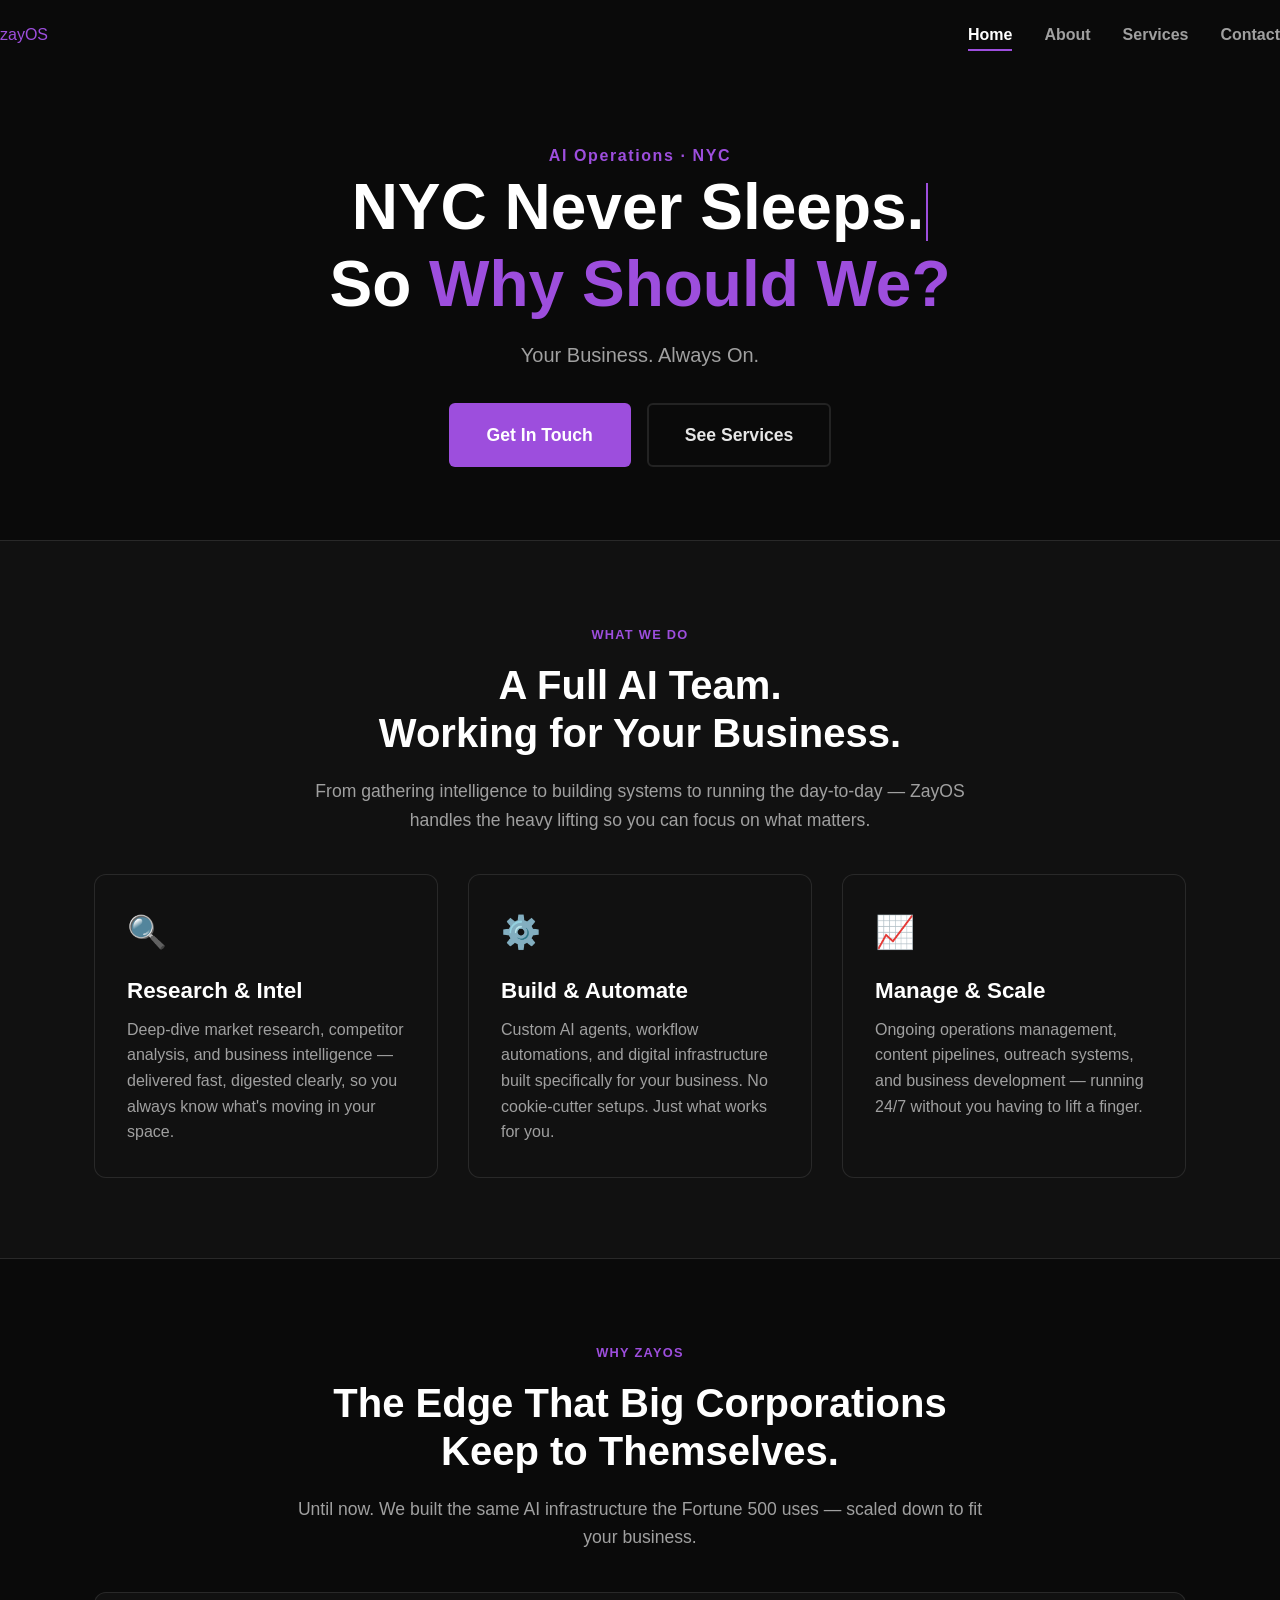
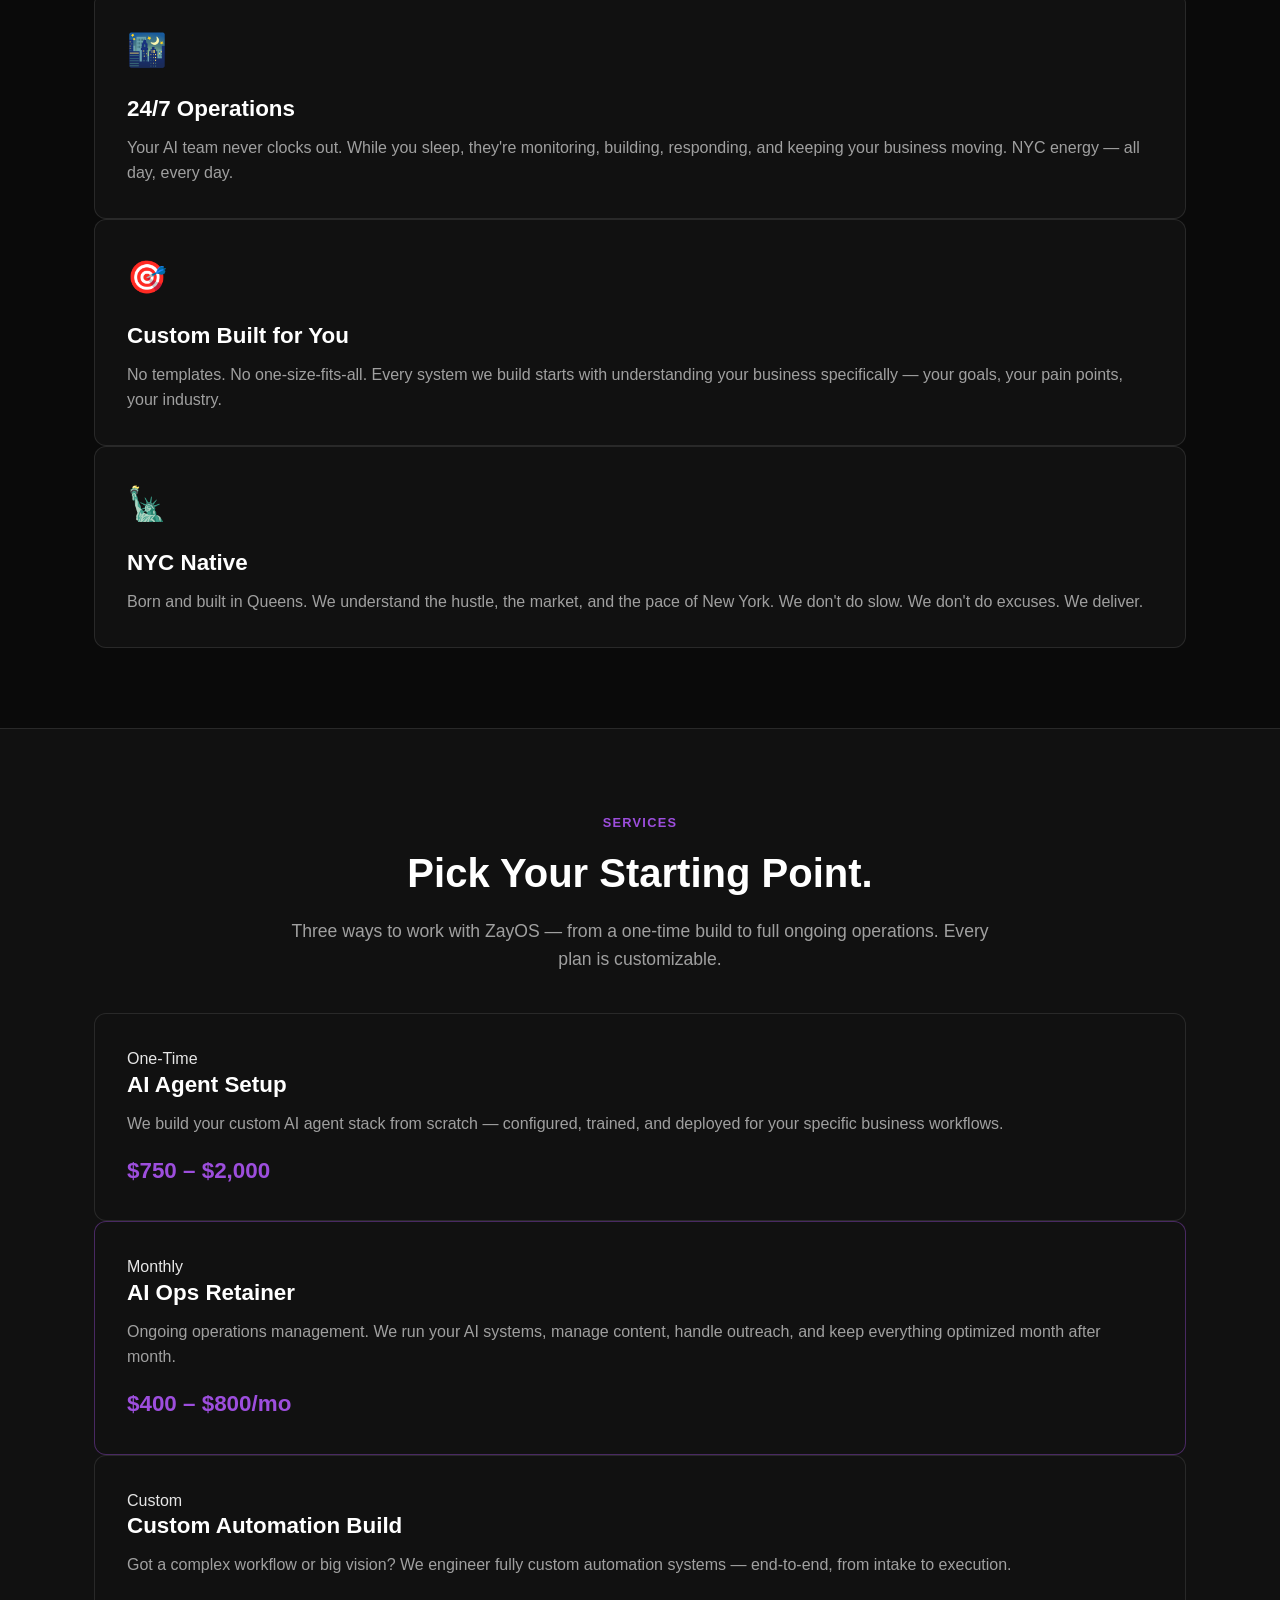
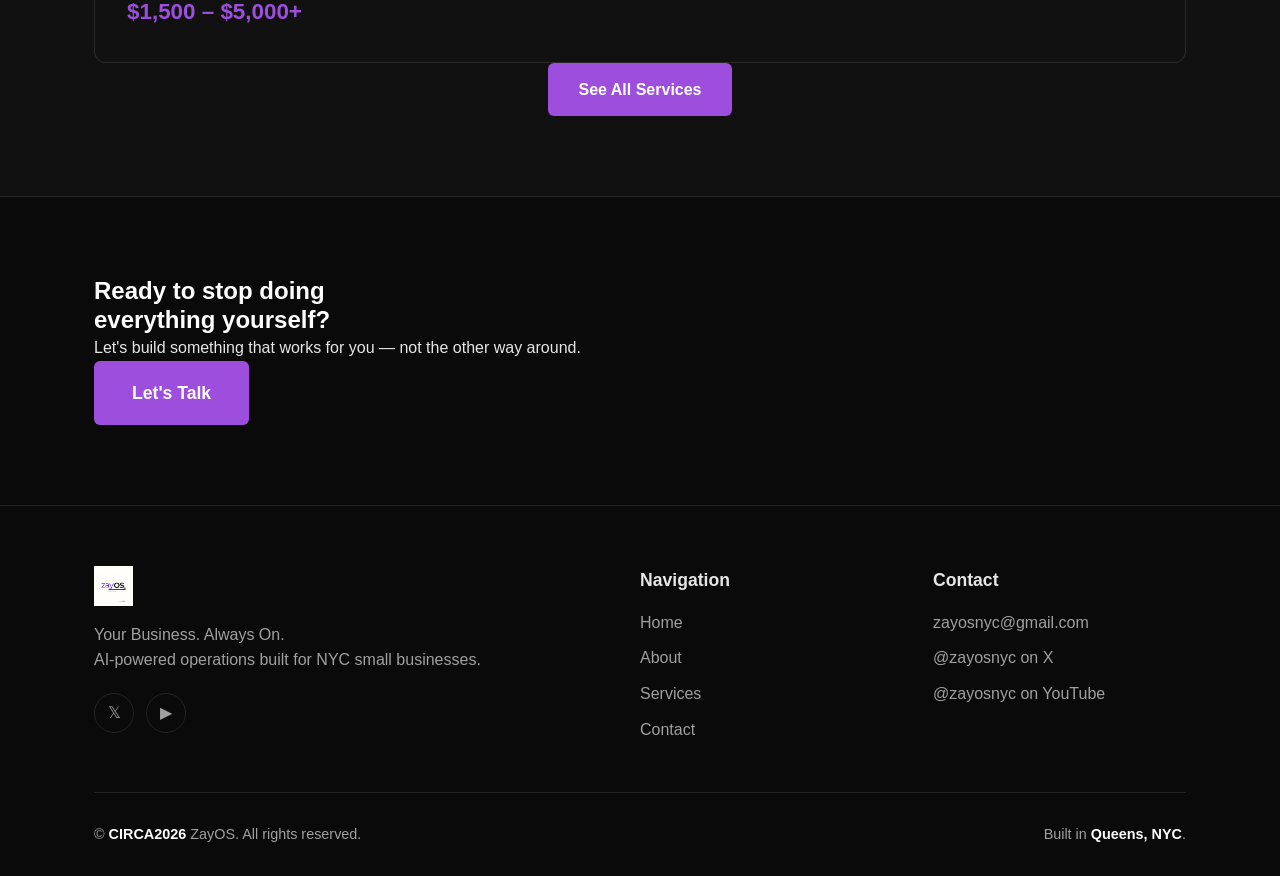
==== index.html @ 65655d5b "ZayOS website - initial launch" ====
<!DOCTYPE html>
<html lang="en">
<head>
  <meta charset="UTF-8" />
  <meta name="viewport" content="width=device-width, initial-scale=1.0" />
  <meta name="description" content="ZayOS — AI-powered business operations for NYC small businesses. Your Business. Always On." />
  
  <!-- Favicon: Inline SVG for the purple "Z" -->
  <link rel="icon" href="data:image/svg+xml,<svg xmlns=%22http://www.w3.org/2000/svg%22 viewBox=%220 0 100 100%22><text y=%22.9em%22 font-size=%2290%22 style=%22fill: #6a0dad;%22>Z</text></svg>">

  <!-- Open Graph / Social Meta -->
  <meta property="og:type" content="website" />
  <meta property="og:title" content="ZayOS — Your Business. Always On." />
  <meta property="og:description" content="AI-powered business operations for NYC small businesses. We build, automate, and manage systems so you can focus on what matters." />
  <meta property="og:image" content="https://zayos.ai/images/logo.jpg" />
  <meta property="og:url" content="https://zayos.ai/" />
  <meta property="og:site_name" content="ZayOS" />
  <meta name="twitter:card" content="summary_large_image" />
  <meta name="twitter:title" content="ZayOS — Your Business. Always On." />
  <meta name="twitter:description" content="AI-powered business operations for NYC small businesses. We build, automate, and manage systems so you can focus on what matters." />
  <meta name="twitter:image" content="https://zayos.ai/images/logo.jpg" />

  <title>ZayOS — Your Business. Always On.</title>
  <link rel="stylesheet" href="css/style.css" />
</head>
<body>

  <!-- ============================================================
       NAVIGATION
       ============================================================ -->
  <nav class="nav" id="navbar">
    <div class="nav__inner">

      <!-- Logo -->
      <a href="index.html" class="nav__logo nav__logo--centered">zay<span>OS</span></a>

      <!-- Nav Links -->
      <ul class="nav__links" id="navLinks">
        <li><a href="index.html" class="nav__link active">Home</a></li>
        <li><a href="about.html" class="nav__link">About</a></li>
        <li><a href="services.html" class="nav__link">Services</a></li>
        <li><a href="contact.html" class="nav__link">Contact</a></li>
      </ul>

      <!-- Mobile Toggle (CSS-only visual cue — JS activates menu) -->
      <div class="nav__toggle" id="navToggle" aria-label="Open menu">
        <span></span>
        <span></span>
        <span></span>
      </div>

    </div>
  </nav>


  <!-- ============================================================
       HERO — "NYC Never Sleeps. So Why Should We?"
       ============================================================ -->
  <section class="hero" id="home">
    <div class="hero__content">
      <span class="hero__eyebrow">AI Operations · NYC</span>
      <h1 class="hero__title">
        NYC Never Sleeps.<br />
        So <span class="highlight">Why Should We?</span>
      </h1>
      <p class="hero__subtitle">Your Business. Always On.</p>
      <div class="hero__cta-group">
        <a href="contact.html" class="btn btn--primary btn--lg">Get In Touch</a>
        <a href="services.html" class="btn btn--outline btn--lg">See Services</a>
      </div>
    </div>
  </section>


  <!-- ============================================================
       WHAT WE DO — 3 Service Cards
       ============================================================ -->
  <section class="section section--alt" id="what-we-do">
    <div class="container">
      <div class="text-center">
        <span class="section-label">What We Do</span>
        <h2 class="section-title">A Full AI Team.<br />Working for Your Business.</h2>
        <p class="section-subtitle">
          From gathering intelligence to building systems to running the day-to-day —
          ZayOS handles the heavy lifting so you can focus on what matters.
        </p>
      </div>
      <div class="cards-grid fade-in-group">

        <!-- Card 1 -->
        <div class="card fade-in">
          <span class="card__icon">🔍</span>
          <h3 class="card__title">Research & Intel</h3>
          <p class="card__text">
            Deep-dive market research, competitor analysis, and business intelligence —
            delivered fast, digested clearly, so you always know what's moving in your space.
          </p>
        </div>

        <!-- Card 2 -->
        <div class="card fade-in">
          <span class="card__icon">⚙️</span>
          <h3 class="card__title">Build & Automate</h3>
          <p class="card__text">
            Custom AI agents, workflow automations, and digital infrastructure built
            specifically for your business. No cookie-cutter setups. Just what works for you.
          </p>
        </div>

        <!-- Card 3 -->
        <div class="card fade-in">
          <span class="card__icon">📈</span>
          <h3 class="card__title">Manage & Scale</h3>
          <p class="card__text">
            Ongoing operations management, content pipelines, outreach systems, and
            business development — running 24/7 without you having to lift a finger.
          </p>
        </div>

      </div>
    </div>
  </section>


  <!-- ============================================================
       WHY ZAYOS — 3 Value Props
       ============================================================ -->
  <section class="section" id="why-zayos">
    <div class="container">
      <div class="text-center">
        <span class="section-label">Why ZayOS</span>
        <h2 class="section-title">The Edge That Big Corporations<br />Keep to Themselves.</h2>
        <p class="section-subtitle">
          Until now. We built the same AI infrastructure the Fortune 500 uses —
          scaled down to fit your business.
        </p>
      </div>
      <div class="value-grid fade-in-group">

        <!-- Value 1 -->
        <div class="card card--value fade-in">
          <span class="card__icon">🌃</span>
          <div>
            <h3 class="card__title">24/7 Operations</h3>
            <p class="card__text">
              Your AI team never clocks out. While you sleep, they're monitoring, building,
              responding, and keeping your business moving. NYC energy — all day, every day.
            </p>
          </div>
        </div>

        <!-- Value 2 -->
        <div class="card card--value fade-in">
          <span class="card__icon">🎯</span>
          <div>
            <h3 class="card__title">Custom Built for You</h3>
            <p class="card__text">
              No templates. No one-size-fits-all. Every system we build starts with
              understanding your business specifically — your goals, your pain points,
              your industry.
            </p>
          </div>
        </div>

        <!-- Value 3 -->
        <div class="card card--value fade-in">
          <span class="card__icon">🗽</span>
          <div>
            <h3 class="card__title">NYC Native</h3>
            <p class="card__text">
              Born and built in Queens. We understand the hustle, the market, and the
              pace of New York. We don't do slow. We don't do excuses. We deliver.
            </p>
          </div>
        </div>

      </div>
    </div>
  </section>


  <!-- ============================================================
       SERVICES PREVIEW — 3 Package Teasers
       ============================================================ -->
  <section class="section section--alt" id="services-preview">
    <div class="container">
      <div class="text-center">
        <span class="section-label">Services</span>
        <h2 class="section-title">Pick Your Starting Point.</h2>
        <p class="section-subtitle">
          Three ways to work with ZayOS — from a one-time build to full ongoing operations.
          Every plan is customizable.
        </p>
      </div>
      <div class="services-preview fade-in-group">

        <!-- Service 1 -->
        <div class="card fade-in">
          <span class="service-tag">One-Time</span>
          <h3 class="card__title">AI Agent Setup</h3>
          <p class="card__text">
            We build your custom AI agent stack from scratch — configured, trained,
            and deployed for your specific business workflows.
          </p>
          <p class="card__price">
            $750 – $2,000
          </p>
        </div>

        <!-- Service 2 -->
        <div class="card fade-in card--highlight">
          <span class="service-tag">Monthly</span>
          <h3 class="card__title">AI Ops Retainer</h3>
          <p class="card__text">
            Ongoing operations management. We run your AI systems, manage content,
            handle outreach, and keep everything optimized month after month.
          </p>
          <p class="card__price">
            $400 – $800/mo
          </p>
        </div>

        <!-- Service 3 -->
        <div class="card fade-in">
          <span class="service-tag">Custom</span>
          <h3 class="card__title">Custom Automation Build</h3>
          <p class="card__text">
            Got a complex workflow or big vision? We engineer fully custom automation
            systems — end-to-end, from intake to execution.
          </p>
          <p class="card__price">
            $1,500 – $5,000+
          </p>
        </div>

      </div>

      <div class="text-center">
        <a href="services.html" class="btn btn--primary">See All Services</a>
      </div>
    </div>
  </section>


  <!-- ============================================================
       CTA BANNER
       ============================================================ -->
  <section class="section">
    <div class="container">
      <div class="cta-banner fade-in">
        <h2 class="cta-banner__title">
          Ready to stop doing<br />everything yourself?
        </h2>
        <p class="cta-banner__text">
          Let's build something that works for you — not the other way around.
        </p>
        <div class="cta-banner__actions">
          <a href="contact.html" class="btn btn--primary btn--lg">Let's Talk</a>
        </div>
      </div>
    </div>
  </section>


  <!-- ============================================================
       FOOTER
       ============================================================ -->
  <footer class="footer">
    <div class="container">
      <div class="footer__inner">

        <!-- Brand Column -->
        <div>
          <div class="footer__brand-logo">
            <img src="images/logo.jpg" alt="ZayOS" class="nav__logo-img" loading="lazy">
          </div>
          <p class="footer__tagline">
            Your Business. Always On.<br />
            AI-powered operations built for NYC small businesses.
          </p>
          <div class="footer__social">
            <a href="https://x.com/zayosnyc" target="_blank" rel="noopener noreferrer" class="footer__social-btn" title="X / Twitter" aria-label="Follow ZayOS on X">𝕏</a>
            <a href="https://youtube.com/@zayosnyc" target="_blank" rel="noopener noreferrer" class="footer__social-btn" title="YouTube" aria-label="Subscribe to ZayOS on YouTube">▶</a>
          </div>
        </div>

        <!-- Navigation Column -->
        <div>
          <p class="footer__col-title">Navigation</p>
          <ul class="footer__links">
            <li><a href="index.html" class="footer__link" aria-label="Go to Home page">Home</a></li>
            <li><a href="about.html" class="footer__link" aria-label="Go to About page">About</a></li>
            <li><a href="services.html" class="footer__link" aria-label="Go to Services page">Services</a></li>
            <li><a href="contact.html" class="footer__link" aria-label="Go to Contact page">Contact</a></li>
          </ul>
        </div>

        <!-- Contact Column -->
        <div>
          <p class="footer__col-title">Contact</p>
          <ul class="footer__links">
            <li><a href="mailto:zayosnyc@gmail.com" class="footer__link">zayosnyc@gmail.com</a></li>
            <li><a href="https://x.com/zayosnyc" target="_blank" rel="noopener noreferrer" class="footer__link">@zayosnyc on X</a></li>
            <li><a href="https://youtube.com/@zayosnyc" target="_blank" rel="noopener noreferrer" class="footer__link">@zayosnyc on YouTube</a></li>
          </ul>
        </div>

      </div>

      <div class="footer__divider"></div>

      <div class="footer__bottom">
        <p class="footer__copy">
          &copy; <span>CIRCA2026</span> ZayOS. All rights reserved.
        </p>
        <p class="footer__copy">Built in <span>Queens, NYC</span>.</p>
      </div>
    </div>
  </footer>

  <!-- Scroll to Top Button -->
  <button id="scrollTopBtn" title="Go to top" aria-label="Scroll to top of page">↑</button>

  <script src="js/main.js"></script>

  <!-- NoScript Fallback -->
  <noscript>
    <div class="noscript-fallback">
      Please enable JavaScript to get the full experience of this site.
    </div>
  </noscript>

</body>
</html>
---- css/style.css ----
/* ============================================================
   ZayOS — style.css
   Recreated from scratch by Zara.
   ============================================================ */

/* ------------------------------------------------------------
   1. CSS Variables & Root Styles
   ------------------------------------------------------------ */
:root {
  --font-sans: 'Inter', -apple-system, BlinkMacSystemFont, "Segoe UI", Roboto, "Helvetica Neue", Arial, sans-serif;
  --font-display: 'Space Grotesk', var(--font-sans);

  --bg-dark: #0a0a0a;
  --bg-dark-alt: #111111;
  --text-primary: #e6e6e6;
  --text-secondary: #a0a0a0;
  --border-light: rgba(255, 255, 255, 0.1);
  --border-purple: rgba(157, 78, 221, 0.4);
  --purple-accent: #9d4edd;
  --purple-glow: rgba(157, 78, 221, 0.2);

  --nav-height: 70px;
  --container-width: 1140px;
  --radius-sm: 6px;
  --radius-md: 12px;
  --radius-lg: 16px;
}

/* ------------------------------------------------------------
   2. Base & Reset Styles
   ------------------------------------------------------------ */
*, *::before, *::after {
  box-sizing: border-box;
  margin: 0;
  padding: 0;
}

html {
  scroll-behavior: smooth;
  font-size: 16px;
}

body {
  font-family: var(--font-sans);
  background-color: var(--bg-dark);
  color: var(--text-primary);
  line-height: 1.6;
  -webkit-font-smoothing: antialiased;
}

h1, h2, h3, h4, h5, h6 {
  font-family: var(--font-display);
  font-weight: 700;
  line-height: 1.2;
  color: #fff;
}

a {
  color: var(--purple-accent);
  text-decoration: none;
  transition: color 0.2s ease;
}

a:hover {
  color: #fff;
}

img {
  max-width: 100%;
  height: auto;
  display: block;
}

ul {
  list-style: none;
}

.container {
  width: 100%;
  max-width: var(--container-width);
  margin-left: auto;
  margin-right: auto;
  padding: 0 24px;
}

.section {
  padding: 80px 0;
}

.section--alt {
  background-color: var(--bg-dark-alt);
  border-top: 1px solid var(--border-light);
  border-bottom: 1px solid var(--border-light);
}

.text-center {
  text-align: center;
}

.section-label {
  display: inline-block;
  font-size: 0.8rem;
  font-weight: 600;
  color: var(--purple-accent);
  text-transform: uppercase;
  letter-spacing: 0.1em;
  margin-bottom: 16px;
}

.section-title {
  font-size: 2.5rem;
  margin-bottom: 20px;
}

.section-subtitle {
  font-size: 1.1rem;
  color: var(--text-secondary);
  max-width: 700px;
  margin: 0 auto 40px auto;
}

/* ------------------------------------------------------------
   3. Buttons
   ------------------------------------------------------------ */
.btn {
  display: inline-block;
  font-family: var(--font-display);
  font-size: 1rem;
  font-weight: 600;
  padding: 12px 28px;
  border-radius: var(--radius-sm);
  border: 2px solid transparent;
  cursor: pointer;
  transition: all 0.2s ease;
  text-align: center;
}

.btn--primary {
  background-color: var(--purple-accent);
  color: #fff;
}

.btn--primary:hover {
  background-color: #b36dff;
  color: #fff;
  transform: translateY(-2px);
  box-shadow: 0 4px 15px rgba(157, 78, 221, 0.3);
}

.btn--outline {
  border-color: var(--border-light);
  color: var(--text-primary);
}

.btn--outline:hover {
  background-color: var(--border-light);
  color: #fff;
}

.btn--lg {
  padding: 16px 36px;
  font-size: 1.1rem;
}

.btn--full-width {
    width: 100%;
}


/* ------------------------------------------------------------
   4. Navigation
   ------------------------------------------------------------ */
.nav {
  position: fixed;
  top: 0;
  left: 0;
  width: 100%;
  height: var(--nav-height);
  z-index: 1000;
  transition: background-color 0.3s ease, box-shadow 0.3s ease;
}

.nav.scrolled {
  background-color: rgba(10, 10, 10, 0.8);
  backdrop-filter: blur(10px);
  box-shadow: 0 2px 10px rgba(0, 0, 0, 0.2);
}

.nav__inner {
  height: 100%;
  display: flex;
  justify-content: space-between;
  align-items: center;
}

.nav__logo-img {
  height: 40px;
}

.nav__links {
  display: flex;
  gap: 32px;
}

.nav__link {
  color: var(--text-secondary);
  font-weight: 600;
  position: relative;
  padding: 8px 0;
}

.nav__link:after {
  content: '';
  position: absolute;
  bottom: 0;
  left: 0;
  width: 100%;
  height: 2px;
  background-color: var(--purple-accent);
  transform: scaleX(0);
  transition: transform 0.3s ease;
}

.nav__link:hover:after,
.nav__link.active:after {
  transform: scaleX(1);
}

.nav__link.active,
.nav__link:hover {
  color: #fff;
}

.nav__toggle {
  display: none; /* Mobile only */
}

/* ------------------------------------------------------------
   5. Hero Section
   ------------------------------------------------------------ */
.hero {
  display: flex;
  align-items: center;
  justify-content: center;
  text-align: center;
  min-height: 60vh;
  padding-top: var(--nav-height);
}

.hero__eyebrow {
  font-size: 1rem;
  font-weight: 600;
  color: var(--purple-accent);
  letter-spacing: 0.1em;
  margin-bottom: 16px;
}

.hero__title {
  font-size: 4rem;
  margin-bottom: 16px;
}

.hero__title .highlight {
  color: var(--purple-accent);
}

.hero__subtitle {
  font-size: 1.25rem;
  color: var(--text-secondary);
  margin-bottom: 32px;
}

.hero__cta-group {
  display: flex;
  justify-content: center;
  gap: 16px;
}

.page-hero {
  text-align: center;
  padding: 120px 0 80px 0;
}

.page-hero__title {
    font-size: 3.5rem;
    margin-bottom: 16px;
}

.page-hero__subtitle {
    font-size: 1.2rem;
    color: var(--text-secondary);
    max-width: 600px;
    margin: 0 auto;
}

.gradient-text {
    background: -webkit-linear-gradient(45deg, #9d4edd, #e0aaff);
    -webkit-background-clip: text;
    -webkit-text-fill-color: transparent;
}


/* ------------------------------------------------------------
   6. Cards
   ------------------------------------------------------------ */
.cards-grid {
  display: grid;
  grid-template-columns: repeat(auto-fit, minmax(300px, 1fr));
  gap: 30px;
}

.cards-grid--constrained {
    max-width: 1000px;
    margin: 0 auto;
}

.card {
  background-color: var(--bg-dark-alt);
  border: 1px solid var(--border-light);
  padding: 32px;
  border-radius: var(--radius-md);
  transition: transform 0.2s ease, box-shadow 0.2s ease;
}

.card:hover {
  transform: translateY(-5px);
  box-shadow: 0 10px 20px var(--purple-glow);
}

.card__icon {
  font-size: 2rem;
  display: block;
  margin-bottom: 20px;
}

.card__title {
  font-size: 1.4rem;
  margin-bottom: 12px;
}

.card__text {
  color: var(--text-secondary);
}

.card__text--margin-bottom-sm {
    margin-bottom: 8px;
}

.card__price {
  font-size: 1.4rem;
  margin-top: 16px;
  color: var(--purple-accent);
  font-weight: 700;
}

.card--highlight {
  border-color: var(--border-purple);
}

.card--pricing {
    display: flex;
    flex-direction: column;
}

.card--pricing .btn {
    margin-top: auto;
}

.card__price-note {
    font-size: 0.9rem;
    color: var(--text-secondary);
    margin-bottom: 24px;
}

.card__features {
    margin-bottom: 24px;
}

.card__features li {
    position: relative;
    padding-left: 24px;
    margin-bottom: 12px;
}

.card__features li::before {
    content: '✓';
    color: var(--purple-accent);
    position: absolute;
    left: 0;
}

.featured {
    border-color: var(--purple-accent);
    box-shadow: 0 0 25px var(--purple-glow);
    transform: scale(1.05);
}


/* ------------------------------------------------------------
   7. Footer
   ------------------------------------------------------------ */
.footer {
  padding: 60px 0 30px 0;
  border-top: 1px solid var(--border-light);
}

.footer__inner {
  display: grid;
  grid-template-columns: 2fr 1fr 1fr;
  gap: 40px;
  margin-bottom: 40px;
}

.footer__brand-logo {
    margin-bottom: 16px;
}

.footer__tagline {
    color: var(--text-secondary);
    margin-bottom: 20px;
}

.footer__social {
    display: flex;
    gap: 12px;
}

.footer__social-btn {
    width: 40px;
    height: 40px;
    display: flex;
    align-items: center;
    justify-content: center;
    border: 1px solid var(--border-light);
    border-radius: 50%;
    color: var(--text-secondary);
}

.footer__social-btn:hover {
    background-color: var(--border-light);
    color: #fff;
}

.footer__col-title {
    font-weight: 600;
    margin-bottom: 16px;
    font-size: 1.1rem;
}

.footer__links li {
    margin-bottom: 10px;
}

.footer__link {
    color: var(--text-secondary);
}

.footer__link:hover {
    color: #fff;
}

.footer__divider {
    height: 1px;
    background-color: var(--border-light);
    margin-bottom: 30px;
}

.footer__bottom {
    display: flex;
    justify-content: space-between;
    align-items: center;
    color: var(--text-secondary);
    font-size: 0.9rem;
}

.footer__copy span {
    font-weight: 600;
    color: #fff;
}

/* ------------------------------------------------------------
   8. Contact Form
   ------------------------------------------------------------ */
.contact-layout {
    display: grid;
    grid-template-columns: 1fr 1fr;
    gap: 60px;
    align-items: start;
}

.form__group {
    margin-bottom: 24px;
}

.form__label {
    display: block;
    font-weight: 600;
    margin-bottom: 8px;
}

.form__input,
.form__textarea {
    width: 100%;
    background-color: var(--bg-dark-alt);
    border: 1px solid var(--border-light);
    border-radius: var(--radius-sm);
    padding: 14px 16px;
    color: var(--text-primary);
    font-family: var(--font-sans);
    font-size: 1rem;
    transition: border-color 0.2s ease, box-shadow 0.2s ease;
}

.form__input:focus,
.form__textarea:focus {
    outline: none;
    border-color: var(--purple-accent);
    box-shadow: 0 0 10px var(--purple-glow);
}

.form__textarea {
    min-height: 150px;
    resize: vertical;
}

.form__submit {
    width: 100%;
}

.contact-info__title {
    font-size: 2rem;
    margin-bottom: 32px;
}

.contact-info__item {
    display: flex;
    gap: 20px;
    margin-bottom: 24px;
}

.contact-info__icon {
    font-size: 1.5rem;
}

.contact-info__label {
    font-weight: 600;
    margin-bottom: 4px;
}

.contact-info__value {
    color: var(--text-secondary);
}

.social-links {
    display: flex;
    gap: 16px;
    margin-top: 32px;
}

.social-link {
    flex: 1;
    text-align: center;
    padding: 12px;
    border: 1px solid var(--border-light);
    border-radius: var(--radius-sm);
}

/* ------------------------------------------------------------
   9. About Page Styles
   ------------------------------------------------------------ */
.story {
    display: grid;
    grid-template-columns: 1fr 1.2fr;
    gap: 60px;
    align-items: center;
}

.story__visual {
    position: relative;
}

.story__image-wrapper {
    border: 1px solid var(--border-light);
    border-radius: var(--radius-lg);
    overflow: hidden;
}

.story__stat-badge {
    position: absolute;
    bottom: -20px;
    right: -20px;
    background-color: var(--purple-accent);
    color: #fff;
    padding: 16px;
    border-radius: var(--radius-md);
    text-align: center;
    line-height: 1.2;
}

.story__stat-badge strong {
    font-size: 2.5rem;
    display: block;
}

.card--team .card__role {
    color: var(--text-secondary);
    font-weight: 600;
    margin-bottom: 12px;
}

.story__image-placeholder {
    width: 100%;
    aspect-ratio: 3/4;
    background: linear-gradient(135deg, #0D1B2A 0%, rgba(94,23,235,0.15) 50%, #0D1B2A 100%);
    display: flex;
    flex-direction: column;
    align-items: center;
    justify-content: center;
    gap: 16px;
    padding: 40px;
}

.story__logo-svg {
    width: 220px;
    height: 220px;
    filter: drop-shadow(0 0 28px rgba(94,23,235,0.6));
}

.story__logo-text {
    font-size: 0.8rem;
    letter-spacing: 0.2em;
    text-transform: uppercase;
    color: rgba(157,78,221,0.7);
    font-weight: 600;
}

.story__content .section-title {
    text-align: left;
    margin-bottom: 28px;
}

.story__content .btn {
    margin-top: 16px;
}

.card--team .card__text {
    margin-top: 14px;
}

/* ------------------------------------------------------------
   10. Services Page Styles
   ------------------------------------------------------------ */
.steps {
    display: grid;
    grid-template-columns: 1fr auto 1fr auto 1fr;
    align-items: start;
    gap: 30px;
}

.step {
    text-align: center;
}

.step__number {
    font-size: 1.5rem;
    font-weight: 700;
    color: var(--purple-accent);
    margin-bottom: 12px;
}

.step__title {
    font-size: 1.5rem;
    margin-bottom: 12px;
}

.step__text {
    color: var(--text-secondary);
}

.step-arrow { /* The arrows */
    display: flex;
    align-items: center;
    justify-content: center;
    padding-bottom: 40px;
    font-size: 1.8rem;
    opacity: 0.4;
    position: relative;
    width: 100%;
    top: 40px;
}

.step-arrow::after {
    content: '→';
}

/* ------------------------------------------------------------
   11. Polish & Utility
   ------------------------------------------------------------ */

/* Scroll-to-top button */
#scrollTopBtn {
    position: fixed;
    bottom: 20px;
    right: 20px;
    width: 44px;
    height: 44px;
    background-color: var(--purple-accent);
    color: #fff;
    border: none;
    border-radius: 50%;
    display: flex;
    align-items: center;
    justify-content: center;
    font-size: 1.5rem;
    cursor: pointer;
    opacity: 0;
    visibility: hidden;
    transition: opacity 0.3s, visibility 0.3s, transform 0.3s;
    transform: translateY(20px);
    z-index: 100;
}

#scrollTopBtn.show {
    opacity: 1;
    visibility: visible;
    transform: translateY(0);
}

/* NoScript Fallback */
.noscript-fallback {
    background-color: #ffc107;
    color: #000;
    text-align: center;
    padding: 16px;
    font-weight: 600;
}

.text-center--margin-bottom-lg {
    margin-bottom: 60px;
}

.section-subtitle--no-margin-bottom {
    margin-bottom: 0;
}

/* Reduced Motion */
@media (prefers-reduced-motion: reduce) {
  html {
    scroll-behavior: auto;
  }
  *, *::before, *::after {
    animation-duration: 0.01ms !important;
    animation-iteration-count: 1 !important;
    transition-duration: 0.01ms !important;
    scroll-behavior: auto !important;
  }
}

/* Print Stylesheet */
@media print {
  body {
    background-color: #fff;
    color: #000;
  }
  .nav, .footer, .cta-banner, .btn, #scrollTopBtn {
    display: none;
  }
  .section {
    padding: 40px 0;
  }
  a {
    color: #000;
    text-decoration: underline;
  }
}
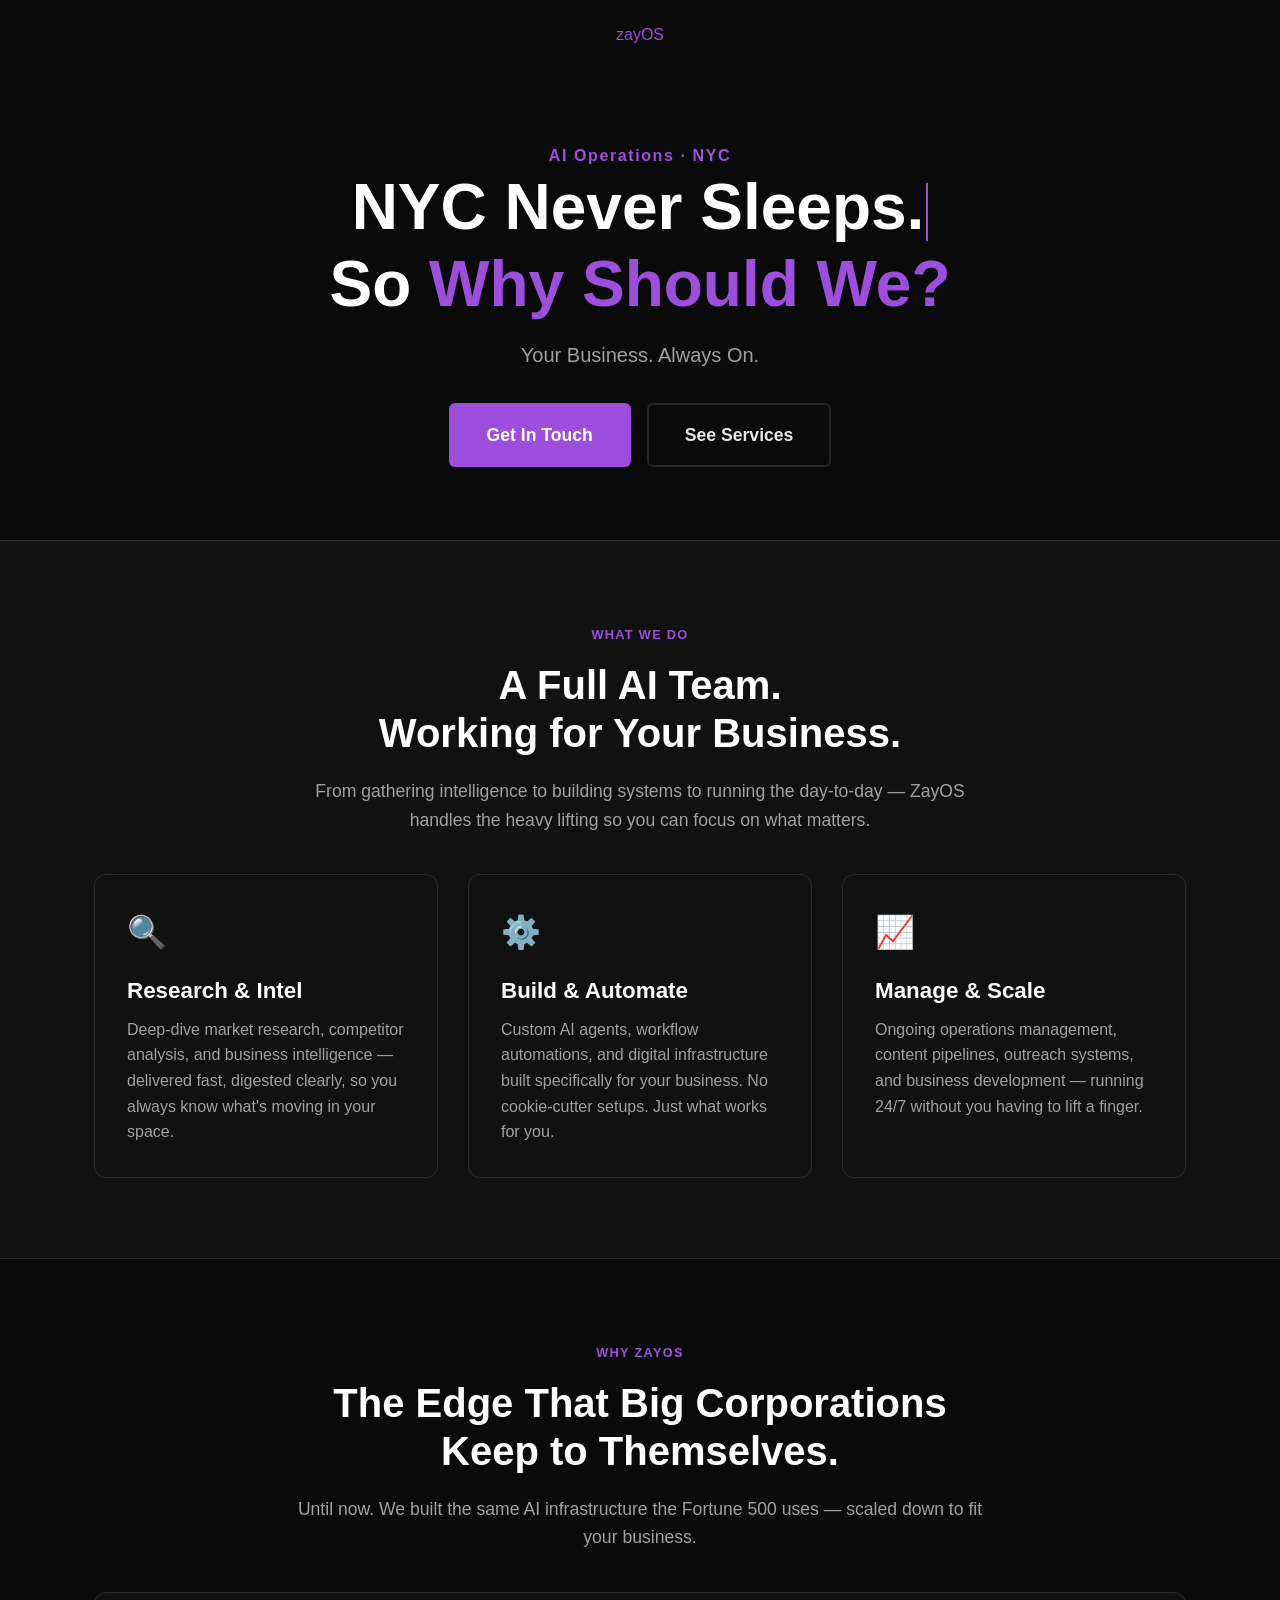
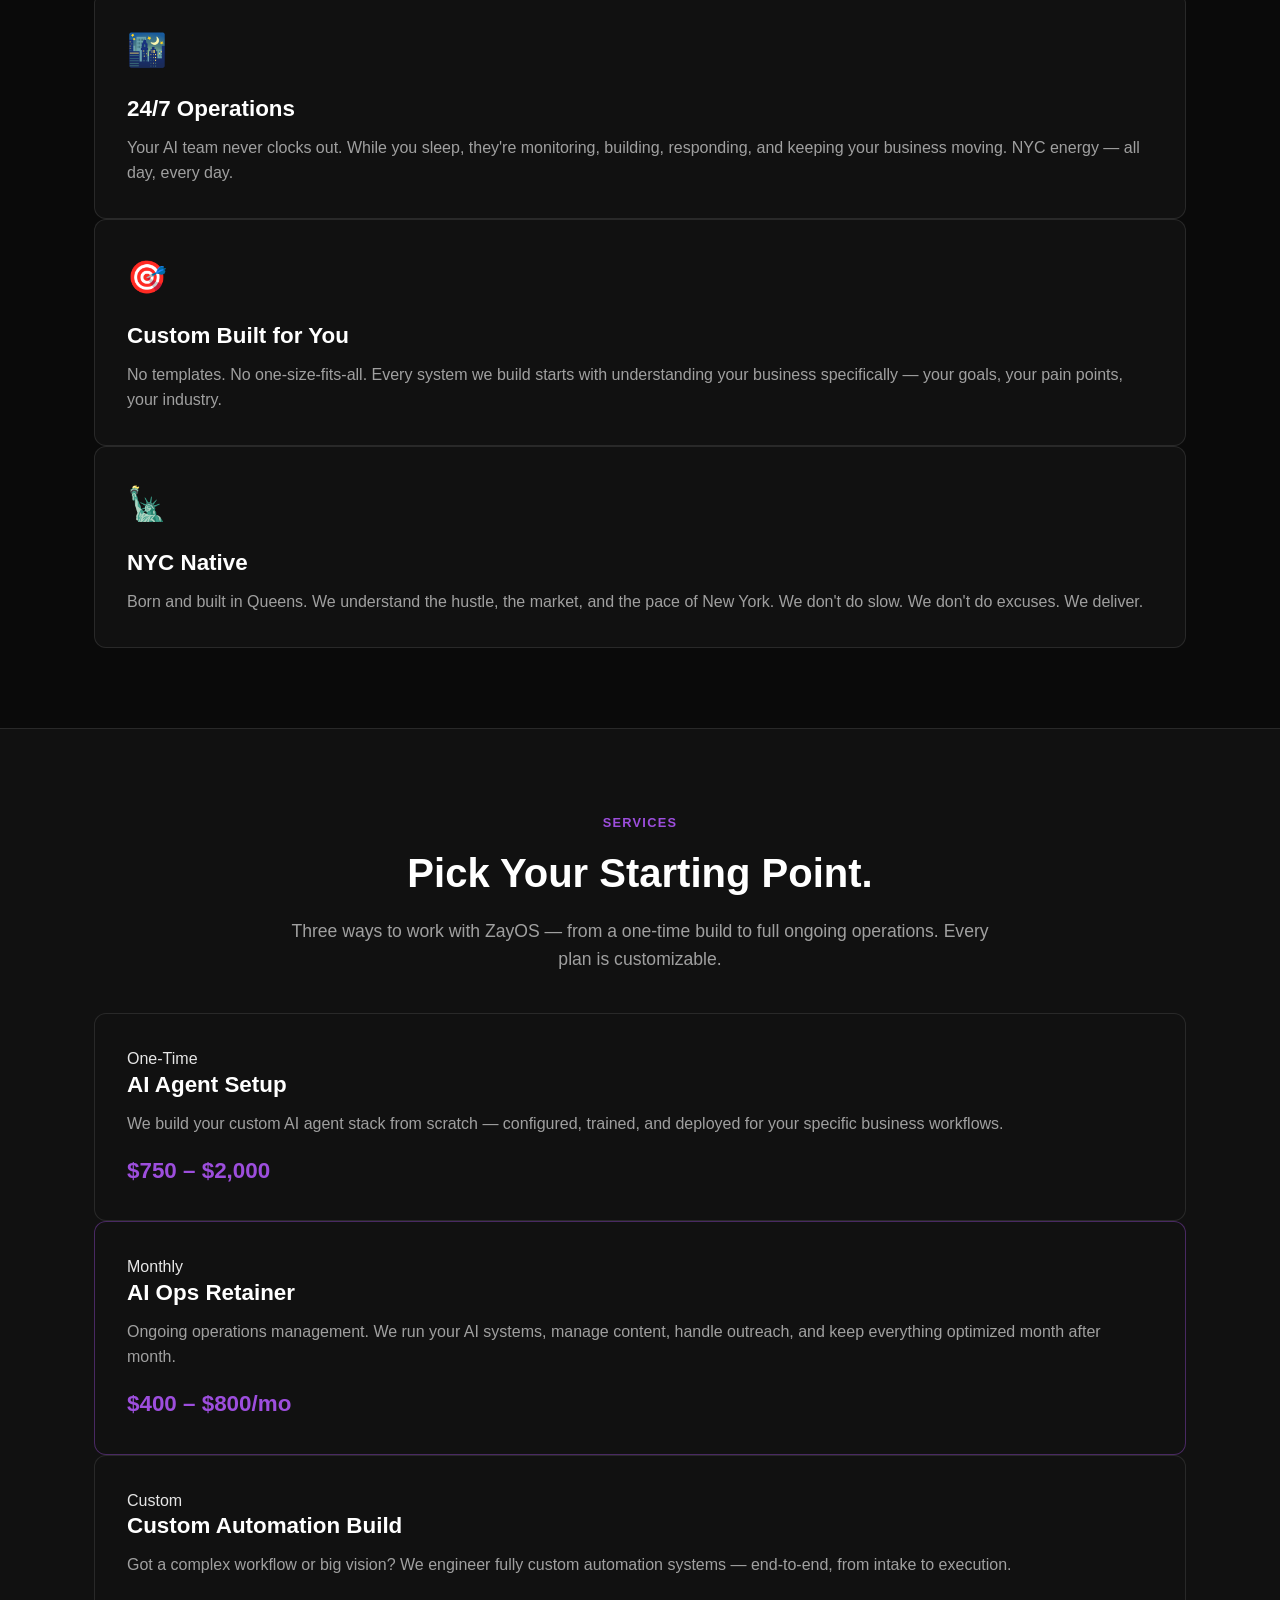
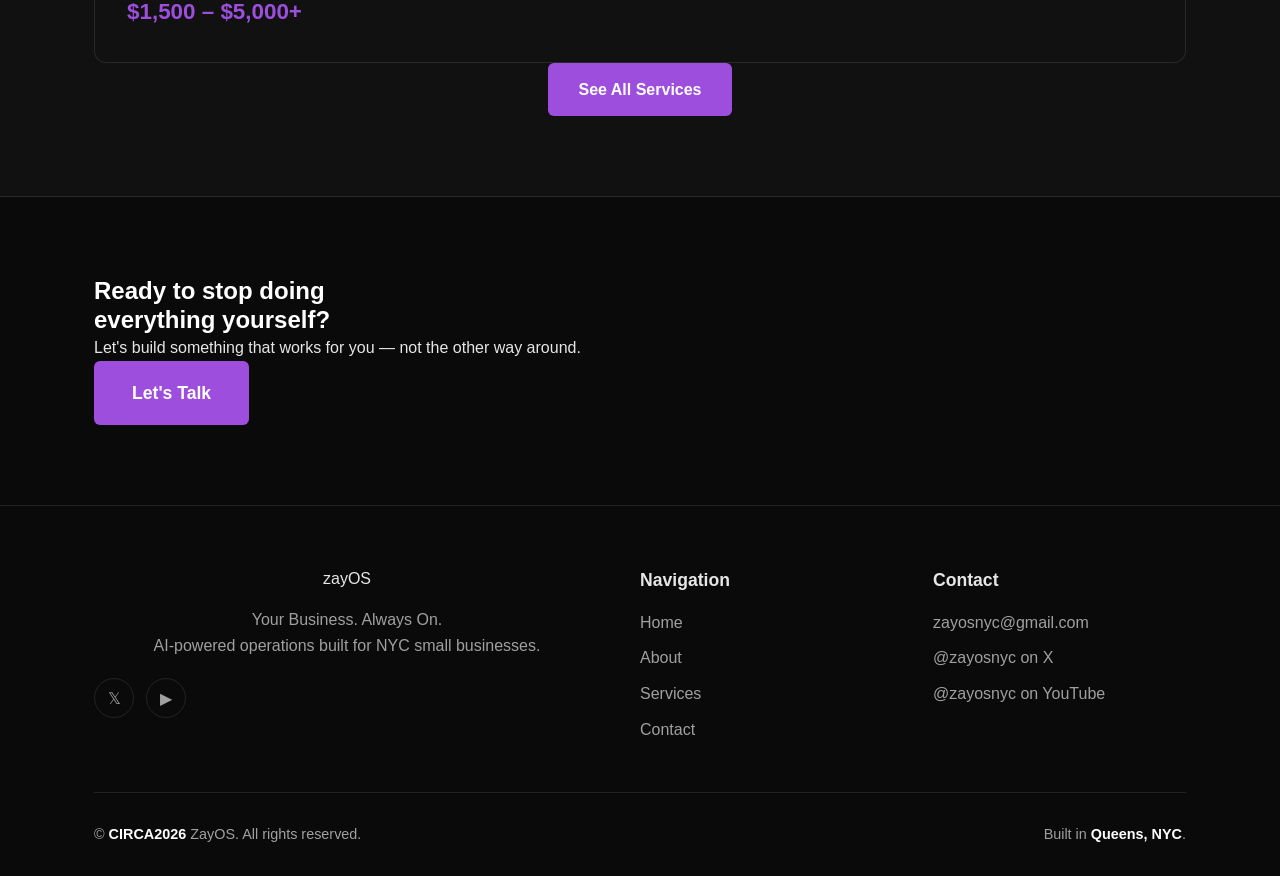
==== commit c14d9d1e: "Major update: Services restructure, nav hover reveal, mobile slide-in, Mac Mini modal, footer fix" ====
--- a/index.html
+++ b/index.html
@@ -28,7 +28,7 @@
   <!-- ============================================================
        NAVIGATION
        ============================================================ -->
-  <nav class="nav" id="navbar">
+  <nav class="nav nav--hover-reveal" id="navbar">
     <div class="nav__inner">
 
       <!-- Logo -->
@@ -271,10 +271,10 @@
 
         <!-- Brand Column -->
         <div>
-          <div class="footer__brand-logo">
-            <img src="images/logo.jpg" alt="ZayOS" class="nav__logo-img" loading="lazy">
-          </div>
-          <p class="footer__tagline">
+          <div class="footer__brand-logo" style="text-align: center;">
+            <span class="footer__logo-text">zay<span>OS</span></span>
+          </div>
+          <p class="footer__tagline" style="text-align: center;">
             Your Business. Always On.<br />
             AI-powered operations built for NYC small businesses.
           </p>
--- a/css/style.css
+++ b/css/style.css
@@ -314,6 +314,17 @@
     margin: 0 auto;
 }
 
+/* 2-col agent grid — desktop 2x2, mobile 1x1 */
+.cards-grid--2col {
+  grid-template-columns: repeat(2, 1fr);
+}
+
+@media (max-width: 600px) {
+  .cards-grid--2col {
+    grid-template-columns: 1fr;
+  }
+}
+
 .card {
   background-color: var(--bg-dark-alt);
   border: 1px solid var(--border-light);
@@ -648,7 +659,171 @@
 }
 
 /* ------------------------------------------------------------
-   10. Services Page Styles
+   10. Agent Overlay / Modal
+   ------------------------------------------------------------ */
+
+/* Make team cards feel clickable */
+.card--team {
+  cursor: pointer;
+}
+
+/* Overlay backdrop */
+.agent-overlay {
+  position: fixed;
+  inset: 0;
+  background-color: rgba(0, 0, 0, 0.75);
+  backdrop-filter: blur(4px);
+  display: flex;
+  align-items: center;
+  justify-content: center;
+  z-index: 2000;
+  padding: 24px;
+  opacity: 0;
+  visibility: hidden;
+  transition: opacity 0.25s ease, visibility 0.25s ease;
+}
+
+.agent-overlay.active {
+  opacity: 1;
+  visibility: visible;
+}
+
+/* Overlay card */
+.agent-overlay__card {
+  position: relative;
+  background-color: var(--bg-dark-alt);
+  border: 1px solid var(--border-purple);
+  border-radius: var(--radius-lg);
+  padding: 40px;
+  max-width: 560px;
+  width: 100%;
+  box-shadow: 0 0 40px rgba(157, 78, 221, 0.25);
+  transform: translateY(20px) scale(0.97);
+  transition: transform 0.25s ease;
+  max-height: 90vh;
+  overflow-y: auto;
+}
+
+.agent-overlay.active .agent-overlay__card {
+  transform: translateY(0) scale(1);
+}
+
+/* Close button */
+.agent-overlay__close {
+  position: absolute;
+  top: 16px;
+  right: 20px;
+  background: none;
+  border: none;
+  color: var(--text-secondary);
+  font-size: 1.8rem;
+  line-height: 1;
+  cursor: pointer;
+  transition: color 0.2s ease;
+  padding: 0;
+}
+
+.agent-overlay__close:hover {
+  color: #fff;
+}
+
+/* Header row: emoji + name/role */
+.agent-overlay__header {
+  display: flex;
+  align-items: center;
+  gap: 20px;
+  margin-bottom: 24px;
+}
+
+.agent-overlay__emoji {
+  font-size: 3rem;
+  line-height: 1;
+  flex-shrink: 0;
+}
+
+.agent-overlay__name {
+  font-size: 1.8rem;
+  color: #fff;
+  margin-bottom: 4px;
+}
+
+.agent-overlay__role {
+  color: var(--purple-accent);
+  font-weight: 600;
+  font-size: 0.9rem;
+  text-transform: uppercase;
+  letter-spacing: 0.08em;
+}
+
+/* Description */
+.agent-overlay__desc {
+  color: var(--text-secondary);
+  line-height: 1.7;
+  margin-bottom: 24px;
+}
+
+/* Daily section */
+.agent-overlay__daily {
+  background-color: rgba(157, 78, 221, 0.08);
+  border-left: 3px solid var(--purple-accent);
+  border-radius: 0 var(--radius-sm) var(--radius-sm) 0;
+  padding: 14px 18px;
+  margin-bottom: 20px;
+}
+
+.agent-overlay__daily-label {
+  font-size: 0.75rem;
+  font-weight: 700;
+  text-transform: uppercase;
+  letter-spacing: 0.1em;
+  color: var(--purple-accent);
+  margin-bottom: 6px;
+}
+
+.agent-overlay__daily-text {
+  color: var(--text-secondary);
+  font-size: 0.95rem;
+  line-height: 1.6;
+}
+
+/* Examples list */
+.agent-overlay__examples {
+  list-style: none;
+  display: flex;
+  flex-direction: column;
+  gap: 10px;
+}
+
+.agent-overlay__examples li {
+  position: relative;
+  padding-left: 24px;
+  color: var(--text-primary);
+  font-size: 0.95rem;
+}
+
+.agent-overlay__examples li::before {
+  content: '→';
+  position: absolute;
+  left: 0;
+  color: var(--purple-accent);
+  font-weight: 700;
+}
+
+/* Responsive */
+@media (max-width: 600px) {
+  .agent-overlay__card {
+    padding: 28px 20px;
+  }
+  .agent-overlay__name {
+    font-size: 1.4rem;
+  }
+  .agent-overlay__emoji {
+    font-size: 2.2rem;
+  }
+}
+
+/* ------------------------------------------------------------
+   11. Services Page Styles
    ------------------------------------------------------------ */
 .steps {
     display: grid;
@@ -694,7 +869,7 @@
 }
 
 /* ------------------------------------------------------------
-   11. Polish & Utility
+   12. Polish & Utility
    ------------------------------------------------------------ */
 
 /* Scroll-to-top button */
@@ -756,6 +931,242 @@
   }
 }
 
+/* ============================================================
+   Mobile Responsive Styles (max-width: 768px)
+   ============================================================ */
+
+/* --- Mobile Navigation --- */
+@media (max-width: 768px) {
+  .nav__inner {
+    padding: 0 16px;
+    position: relative;
+  }
+  .nav__toggle {
+    display: flex;
+    flex-direction: column;
+    gap: 5px;
+    cursor: pointer;
+    order: -1;
+    z-index: 10;
+  }
+  .nav__toggle span {
+    width: 22px;
+    height: 2px;
+    background: var(--text-primary);
+    transition: all 0.3s ease;
+  }
+  .nav__logo {
+    position: absolute;
+    left: 50%;
+    transform: translateX(-50%);
+  }
+  .nav__links {
+    display: none;
+    position: absolute;
+    top: var(--nav-height);
+    left: 0;
+    right: 0;
+    flex-direction: column;
+    background: var(--bg-dark);
+    border-bottom: 1px solid var(--border-light);
+    padding: 16px 0;
+    gap: 0;
+  }
+  .nav__links li {
+    width: 100%;
+  }
+  .nav__link {
+    display: block;
+    padding: 12px 24px;
+    width: 100%;
+  }
+}
+
+/* --- Story Section (About page) --- */
+@media (max-width: 768px) {
+  .story {
+    grid-template-columns: 1fr;
+    gap: 30px;
+  }
+  .story__visual {
+    order: 2;
+  }
+  .story__content {
+    order: 1;
+  }
+  .story__content .section-title {
+    text-align: center;
+    font-size: 2rem;
+  }
+  .story__content .section-label {
+    text-align: center;
+    display: block;
+  }
+  .story__content p {
+    text-align: center;
+  }
+  .story__content .btn {
+    display: block;
+    text-align: center;
+  }
+  .story__stat-badge {
+    right: auto;
+    left: 50%;
+    transform: translateX(-50%);
+    bottom: -15px;
+  }
+  .section-title {
+    font-size: 2rem;
+  }
+  .hero__title {
+    font-size: 2.5rem;
+  }
+  .page-hero__title {
+    font-size: 2.2rem;
+  }
+}
+
+/* --- Contact / General Layout --- */
+@media (max-width: 768px) {
+  .contact-layout {
+    grid-template-columns: 1fr;
+    gap: 40px;
+    padding: 0 8px;
+  }
+  .footer__inner {
+    grid-template-columns: 1fr;
+    gap: 30px;
+    text-align: center;
+  }
+  .footer__social {
+    justify-content: center;
+  }
+  .footer__bottom {
+    flex-direction: column;
+    gap: 8px;
+    text-align: center;
+  }
+  .hero__cta-group {
+    flex-direction: column;
+    align-items: center;
+  }
+  .services-preview, .cards-grid, .value-grid {
+    grid-template-columns: 1fr;
+  }
+  .steps {
+    grid-template-columns: 1fr;
+  }
+  .step-arrow {
+    display: none;
+  }
+
+  /* --- Contact Form Mobile Polish --- */
+  .form {
+    padding: 0 4px;
+  }
+  .form__group {
+    margin-bottom: 20px;
+  }
+  .form__label {
+    font-size: 0.95rem;
+    margin-bottom: 10px;
+  }
+  .form__input,
+  .form__textarea {
+    padding: 16px 18px;
+    font-size: 1rem;
+    border-radius: 10px;
+    -webkit-appearance: none;
+    appearance: none;
+  }
+  .form__input:focus,
+  .form__textarea:focus {
+    border-color: var(--purple-accent);
+    box-shadow: 0 0 12px var(--purple-glow);
+  }
+  .form__textarea {
+    min-height: 180px;
+  }
+  .form__submit {
+    padding: 18px 24px;
+    font-size: 1.1rem;
+    border-radius: 10px;
+    margin-top: 8px;
+  }
+
+  /* Contact info section */
+  .contact-info__title {
+    font-size: 1.6rem;
+    text-align: center;
+    margin-bottom: 24px;
+  }
+  .contact-info__item {
+    justify-content: center;
+    text-align: center;
+    flex-direction: column;
+    align-items: center;
+    gap: 8px;
+    margin-bottom: 20px;
+  }
+  .social-links {
+    flex-direction: column;
+    gap: 12px;
+  }
+  .social-link {
+    padding: 14px;
+    font-size: 1rem;
+  }
+
+  /* Page hero breathing room */
+  .page-hero {
+    padding: 100px 16px 50px 16px;
+  }
+  .page-hero__subtitle {
+    font-size: 1rem;
+    padding: 0 8px;
+  }
+
+  /* Section padding on mobile */
+  .section {
+    padding: 50px 0;
+  }
+  .container {
+    padding: 0 16px;
+  }
+
+  /* Cards breathing room */
+  .card {
+    padding: 24px 20px;
+  }
+  .card__title {
+    font-size: 1.2rem;
+  }
+  .card__price {
+    font-size: 1.2rem;
+  }
+
+  /* Service cards */
+  .card--pricing {
+    padding: 28px 22px;
+  }
+  .card__features li {
+    font-size: 0.95rem;
+    margin-bottom: 10px;
+  }
+  .featured {
+    transform: none;
+  }
+
+  /* CTA banner */
+  .cta-banner {
+    padding: 32px 20px;
+    text-align: center;
+  }
+  .cta-banner__title {
+    font-size: 1.6rem;
+  }
+}
+
 /* Print Stylesheet */
 @media print {
   body {
@@ -773,3 +1184,220 @@
     text-decoration: underline;
   }
 }
+
+/* ============================================================
+   Desktop Hover-Reveal Navigation
+   ============================================================ */
+@media (min-width: 769px) {
+  .nav--hover-reveal .nav__links {
+    opacity: 0;
+    transform: translateY(-10px);
+    pointer-events: none;
+    transition: opacity 0.3s ease, transform 0.3s ease;
+  }
+  
+  .nav--hover-reveal:hover .nav__links,
+  .nav--hover-reveal:focus-within .nav__links {
+    opacity: 1;
+    transform: translateY(0);
+    pointer-events: auto;
+  }
+  
+  .nav--hover-reveal .nav__logo {
+    position: absolute;
+    left: 50%;
+    transform: translateX(-50%);
+  }
+}
+
+/* ============================================================
+   Mobile Slide-In Menu Animation
+   ============================================================ */
+@media (max-width: 768px) {
+  .nav__links {
+    position: fixed;
+    top: var(--nav-height);
+    right: -100%;
+    width: 280px;
+    height: calc(100vh - var(--nav-height));
+    background-color: rgba(10, 10, 10, 0.98);
+    backdrop-filter: blur(20px);
+    flex-direction: column;
+    padding: 40px 30px;
+    gap: 24px;
+    transition: right 0.4s cubic-bezier(0.25, 0.46, 0.45, 0.94);
+    border-left: 1px solid var(--border-light);
+  }
+  
+  .nav__links.active {
+    right: 0;
+  }
+  
+  .nav__toggle {
+    display: flex;
+    flex-direction: column;
+    justify-content: center;
+    gap: 5px;
+    width: 28px;
+    height: 28px;
+    cursor: pointer;
+    z-index: 1001;
+  }
+  
+  .nav__toggle span {
+    display: block;
+    width: 100%;
+    height: 2px;
+    background-color: var(--text-primary);
+    transition: all 0.3s ease;
+    transform-origin: center;
+  }
+  
+  .nav__toggle.active span:nth-child(1) {
+    transform: rotate(45deg) translate(5px, 5px);
+  }
+  
+  .nav__toggle.active span:nth-child(2) {
+    opacity: 0;
+  }
+  
+  .nav__toggle.active span:nth-child(3) {
+    transform: rotate(-45deg) translate(5px, -5px);
+  }
+}
+
+/* ============================================================
+   Mac Mini Add-on Feature Highlight
+   ============================================================ */
+.feature-addon {
+  color: #67e8f9 !important;
+  font-weight: 600;
+  font-size: 0.85rem !important;
+  margin-top: 8px;
+  padding-top: 8px;
+  border-top: 1px dashed rgba(103, 232, 249, 0.3);
+}
+
+/* ============================================================
+   Modal Styles
+   ============================================================ */
+.modal {
+  position: fixed;
+  top: 0;
+  left: 0;
+  width: 100%;
+  height: 100%;
+  z-index: 2000;
+  display: none;
+  align-items: center;
+  justify-content: center;
+  padding: 20px;
+}
+
+.modal.active {
+  display: flex;
+}
+
+.modal__backdrop {
+  position: absolute;
+  top: 0;
+  left: 0;
+  width: 100%;
+  height: 100%;
+  background: rgba(0, 0, 0, 0.8);
+  backdrop-filter: blur(4px);
+}
+
+.modal__content {
+  position: relative;
+  background: var(--bg-dark-alt);
+  border: 1px solid var(--border-light);
+  border-radius: var(--radius-lg);
+  padding: 40px;
+  max-width: 500px;
+  width: 100%;
+  animation: modalSlideIn 0.3s ease;
+}
+
+@keyframes modalSlideIn {
+  from {
+    opacity: 0;
+    transform: translateY(20px) scale(0.95);
+  }
+  to {
+    opacity: 1;
+    transform: translateY(0) scale(1);
+  }
+}
+
+.modal__close {
+  position: absolute;
+  top: 16px;
+  right: 16px;
+  background: none;
+  border: none;
+  color: var(--text-secondary);
+  font-size: 1.5rem;
+  cursor: pointer;
+  transition: color 0.2s;
+}
+
+.modal__close:hover {
+  color: #fff;
+}
+
+.modal__title {
+  font-size: 1.5rem;
+  margin-bottom: 16px;
+}
+
+.modal__text {
+  color: var(--text-secondary);
+  margin-bottom: 20px;
+  line-height: 1.6;
+}
+
+.modal__features {
+  margin-bottom: 24px;
+  padding-left: 0;
+}
+
+.modal__features li {
+  color: var(--text-secondary);
+  padding: 8px 0;
+  padding-left: 24px;
+  position: relative;
+}
+
+.modal__features li::before {
+  content: '✓';
+  position: absolute;
+  left: 0;
+  color: #4ade80;
+}
+
+.modal__actions {
+  display: flex;
+  gap: 12px;
+  flex-wrap: wrap;
+}
+
+.modal__btn {
+  flex: 1;
+  min-width: 180px;
+  text-align: center;
+}
+
+@media (max-width: 768px) {
+  .modal__content {
+    padding: 28px 24px;
+  }
+  
+  .modal__actions {
+    flex-direction: column;
+  }
+  
+  .modal__btn {
+    width: 100%;
+  }
+}
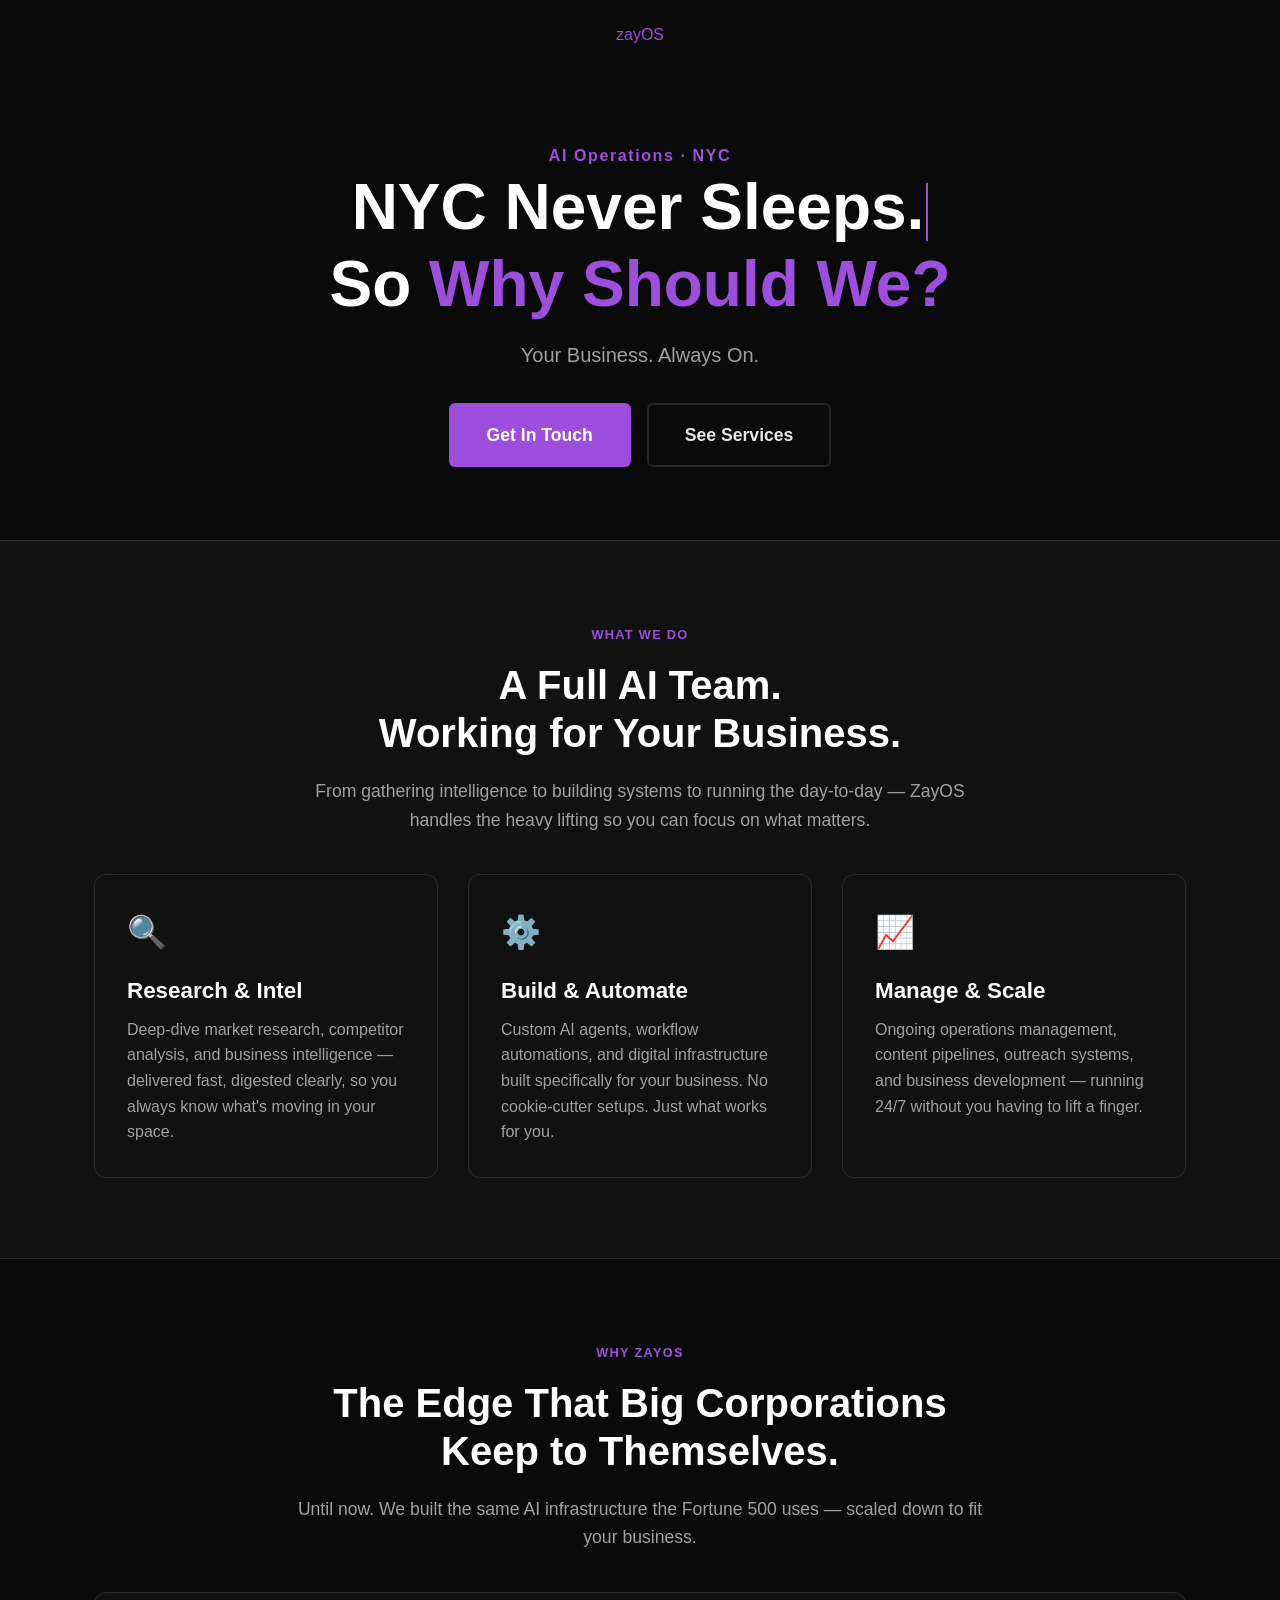
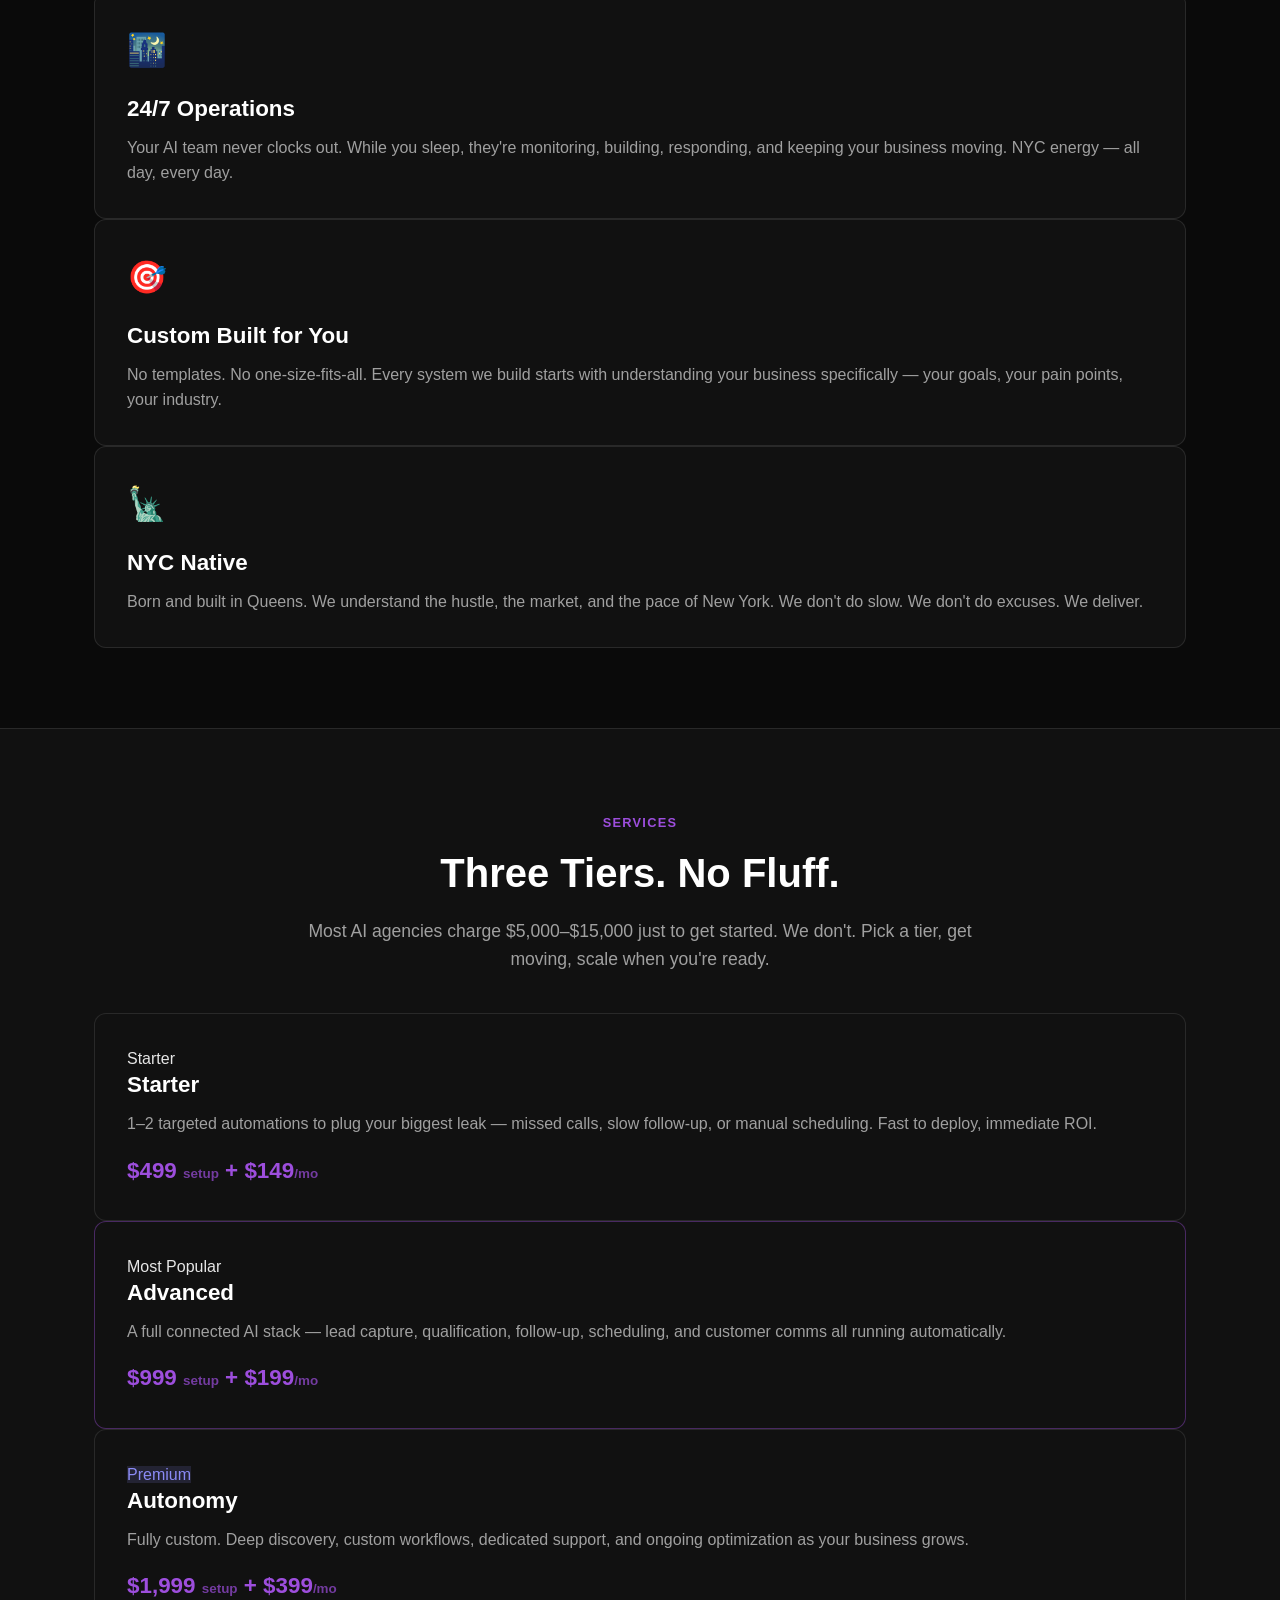
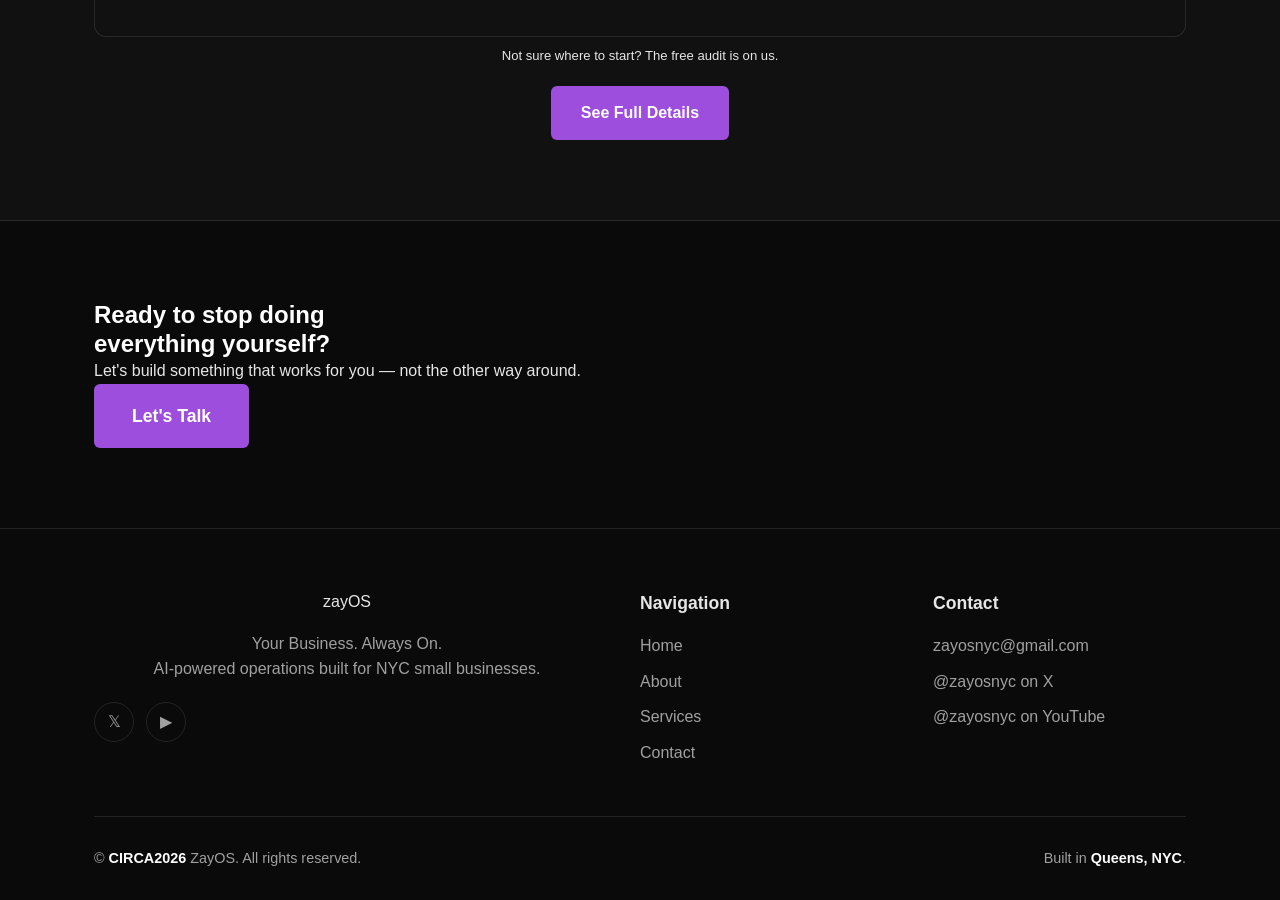
==== commit 04f8238b: "Consolidate services to 3 tiers (Starter/Advanced/Autonomy), add tier+date to contact form, auto-sel" ====
--- a/index.html
+++ b/index.html
@@ -186,57 +186,49 @@
     <div class="container">
       <div class="text-center">
         <span class="section-label">Services</span>
-        <h2 class="section-title">Pick Your Starting Point.</h2>
+        <h2 class="section-title">Three Tiers. No Fluff.</h2>
         <p class="section-subtitle">
-          Three ways to work with ZayOS — from a one-time build to full ongoing operations.
-          Every plan is customizable.
+          Most AI agencies charge $5,000–$15,000 just to get started. We don't.
+          Pick a tier, get moving, scale when you're ready.
         </p>
       </div>
       <div class="services-preview fade-in-group">
 
-        <!-- Service 1 -->
-        <div class="card fade-in">
-          <span class="service-tag">One-Time</span>
-          <h3 class="card__title">AI Agent Setup</h3>
-          <p class="card__text">
-            We build your custom AI agent stack from scratch — configured, trained,
-            and deployed for your specific business workflows.
-          </p>
-          <p class="card__price">
-            $750 – $2,000
-          </p>
-        </div>
-
-        <!-- Service 2 -->
+        <!-- Tier 1 — Starter -->
+        <div class="card fade-in">
+          <span class="service-tag">Starter</span>
+          <h3 class="card__title">Starter</h3>
+          <p class="card__text">
+            1–2 targeted automations to plug your biggest leak — missed calls, slow follow-up, or manual scheduling. Fast to deploy, immediate ROI.
+          </p>
+          <p class="card__price">$499 <span style="font-size:0.6em; opacity:0.7;">setup</span> + $149<span style="font-size:0.6em; opacity:0.7;">/mo</span></p>
+        </div>
+
+        <!-- Tier 2 — Advanced -->
         <div class="card fade-in card--highlight">
-          <span class="service-tag">Monthly</span>
-          <h3 class="card__title">AI Ops Retainer</h3>
-          <p class="card__text">
-            Ongoing operations management. We run your AI systems, manage content,
-            handle outreach, and keep everything optimized month after month.
-          </p>
-          <p class="card__price">
-            $400 – $800/mo
-          </p>
-        </div>
-
-        <!-- Service 3 -->
-        <div class="card fade-in">
-          <span class="service-tag">Custom</span>
-          <h3 class="card__title">Custom Automation Build</h3>
-          <p class="card__text">
-            Got a complex workflow or big vision? We engineer fully custom automation
-            systems — end-to-end, from intake to execution.
-          </p>
-          <p class="card__price">
-            $1,500 – $5,000+
-          </p>
-        </div>
-
-      </div>
-
-      <div class="text-center">
-        <a href="services.html" class="btn btn--primary">See All Services</a>
+          <span class="service-tag">Most Popular</span>
+          <h3 class="card__title">Advanced</h3>
+          <p class="card__text">
+            A full connected AI stack — lead capture, qualification, follow-up, scheduling, and customer comms all running automatically.
+          </p>
+          <p class="card__price">$999 <span style="font-size:0.6em; opacity:0.7;">setup</span> + $199<span style="font-size:0.6em; opacity:0.7;">/mo</span></p>
+        </div>
+
+        <!-- Tier 3 — Autonomy -->
+        <div class="card fade-in">
+          <span class="service-tag" style="background: rgba(139,139,245,0.15); color: #8b8bf5;">Premium</span>
+          <h3 class="card__title">Autonomy</h3>
+          <p class="card__text">
+            Fully custom. Deep discovery, custom workflows, dedicated support, and ongoing optimization as your business grows.
+          </p>
+          <p class="card__price">$1,999 <span style="font-size:0.6em; opacity:0.7;">setup</span> + $399<span style="font-size:0.6em; opacity:0.7;">/mo</span></p>
+        </div>
+
+      </div>
+
+      <div class="text-center" style="margin-top: 8px;">
+        <p style="font-size: 0.82rem; color: var(--text-muted); margin-bottom: 20px;">Not sure where to start? The free audit is on us.</p>
+        <a href="services.html" class="btn btn--primary">See Full Details</a>
       </div>
     </div>
   </section>
--- a/css/style.css
+++ b/css/style.css
@@ -232,7 +232,81 @@
 }
 
 .nav__toggle {
-  display: none; /* Mobile only */
+  display: none;
+}
+
+@media (max-width: 768px) {
+  .nav__inner {
+    display: flex !important;
+    justify-content: space-between !important;
+    align-items: center !important;
+    position: relative !important;
+  }
+  
+  .nav__toggle {
+    display: flex;
+    flex-direction: column;
+    justify-content: center;
+    gap: 5px;
+    width: 28px;
+    height: 28px;
+    cursor: pointer;
+    z-index: 1001;
+    order: -1;
+  }
+  
+  .nav__toggle span {
+    display: block;
+    width: 100%;
+    height: 2px;
+    background-color: var(--text-primary);
+    transition: all 0.3s ease;
+    transform-origin: center;
+  }
+  
+  .nav__toggle.active span:nth-child(1) {
+    transform: rotate(45deg) translate(5px, 5px);
+  }
+  
+  .nav__toggle.active span:nth-child(2) {
+    opacity: 0;
+  }
+  
+  .nav__toggle.active span:nth-child(3) {
+    transform: rotate(-45deg) translate(5px, -5px);
+  }
+  
+  .nav__logo {
+    position: absolute !important;
+    left: 50% !important;
+    transform: translateX(-50%) !important;
+    order: 0;
+  }
+  
+  .nav__links {
+    display: flex !important;
+    position: fixed !important;
+    top: var(--nav-height) !important;
+    left: -100% !important;
+    width: 280px !important;
+    height: calc(100vh - var(--nav-height)) !important;
+    background-color: rgba(10, 10, 10, 0.98) !important;
+    backdrop-filter: blur(20px) !important;
+    flex-direction: column !important;
+    padding: 40px 30px !important;
+    gap: 24px !important;
+    transition: left 0.4s cubic-bezier(0.25, 0.46, 0.45, 0.94) !important;
+    border-right: 1px solid var(--border-light) !important;
+    z-index: 999 !important;
+    opacity: 1 !important;
+    pointer-events: auto !important;
+    transform: none !important;
+    order: 1;
+  }
+  
+  .nav__links.active {
+    left: 0 !important;
+  }
 }
 
 /* ------------------------------------------------------------
@@ -935,52 +1009,7 @@
    Mobile Responsive Styles (max-width: 768px)
    ============================================================ */
 
-/* --- Mobile Navigation --- */
-@media (max-width: 768px) {
-  .nav__inner {
-    padding: 0 16px;
-    position: relative;
-  }
-  .nav__toggle {
-    display: flex;
-    flex-direction: column;
-    gap: 5px;
-    cursor: pointer;
-    order: -1;
-    z-index: 10;
-  }
-  .nav__toggle span {
-    width: 22px;
-    height: 2px;
-    background: var(--text-primary);
-    transition: all 0.3s ease;
-  }
-  .nav__logo {
-    position: absolute;
-    left: 50%;
-    transform: translateX(-50%);
-  }
-  .nav__links {
-    display: none;
-    position: absolute;
-    top: var(--nav-height);
-    left: 0;
-    right: 0;
-    flex-direction: column;
-    background: var(--bg-dark);
-    border-bottom: 1px solid var(--border-light);
-    padding: 16px 0;
-    gap: 0;
-  }
-  .nav__links li {
-    width: 100%;
-  }
-  .nav__link {
-    display: block;
-    padding: 12px 24px;
-    width: 100%;
-  }
-}
+/* --- Mobile Navigation (handled in nav section above) --- */
 
 /* --- Story Section (About page) --- */
 @media (max-width: 768px) {
@@ -1210,61 +1239,7 @@
   }
 }
 
-/* ============================================================
-   Mobile Slide-In Menu Animation
-   ============================================================ */
-@media (max-width: 768px) {
-  .nav__links {
-    position: fixed;
-    top: var(--nav-height);
-    right: -100%;
-    width: 280px;
-    height: calc(100vh - var(--nav-height));
-    background-color: rgba(10, 10, 10, 0.98);
-    backdrop-filter: blur(20px);
-    flex-direction: column;
-    padding: 40px 30px;
-    gap: 24px;
-    transition: right 0.4s cubic-bezier(0.25, 0.46, 0.45, 0.94);
-    border-left: 1px solid var(--border-light);
-  }
-  
-  .nav__links.active {
-    right: 0;
-  }
-  
-  .nav__toggle {
-    display: flex;
-    flex-direction: column;
-    justify-content: center;
-    gap: 5px;
-    width: 28px;
-    height: 28px;
-    cursor: pointer;
-    z-index: 1001;
-  }
-  
-  .nav__toggle span {
-    display: block;
-    width: 100%;
-    height: 2px;
-    background-color: var(--text-primary);
-    transition: all 0.3s ease;
-    transform-origin: center;
-  }
-  
-  .nav__toggle.active span:nth-child(1) {
-    transform: rotate(45deg) translate(5px, 5px);
-  }
-  
-  .nav__toggle.active span:nth-child(2) {
-    opacity: 0;
-  }
-  
-  .nav__toggle.active span:nth-child(3) {
-    transform: rotate(-45deg) translate(5px, -5px);
-  }
-}
+/* Mobile Slide-In handled in nav section above */
 
 /* ============================================================
    Mac Mini Add-on Feature Highlight
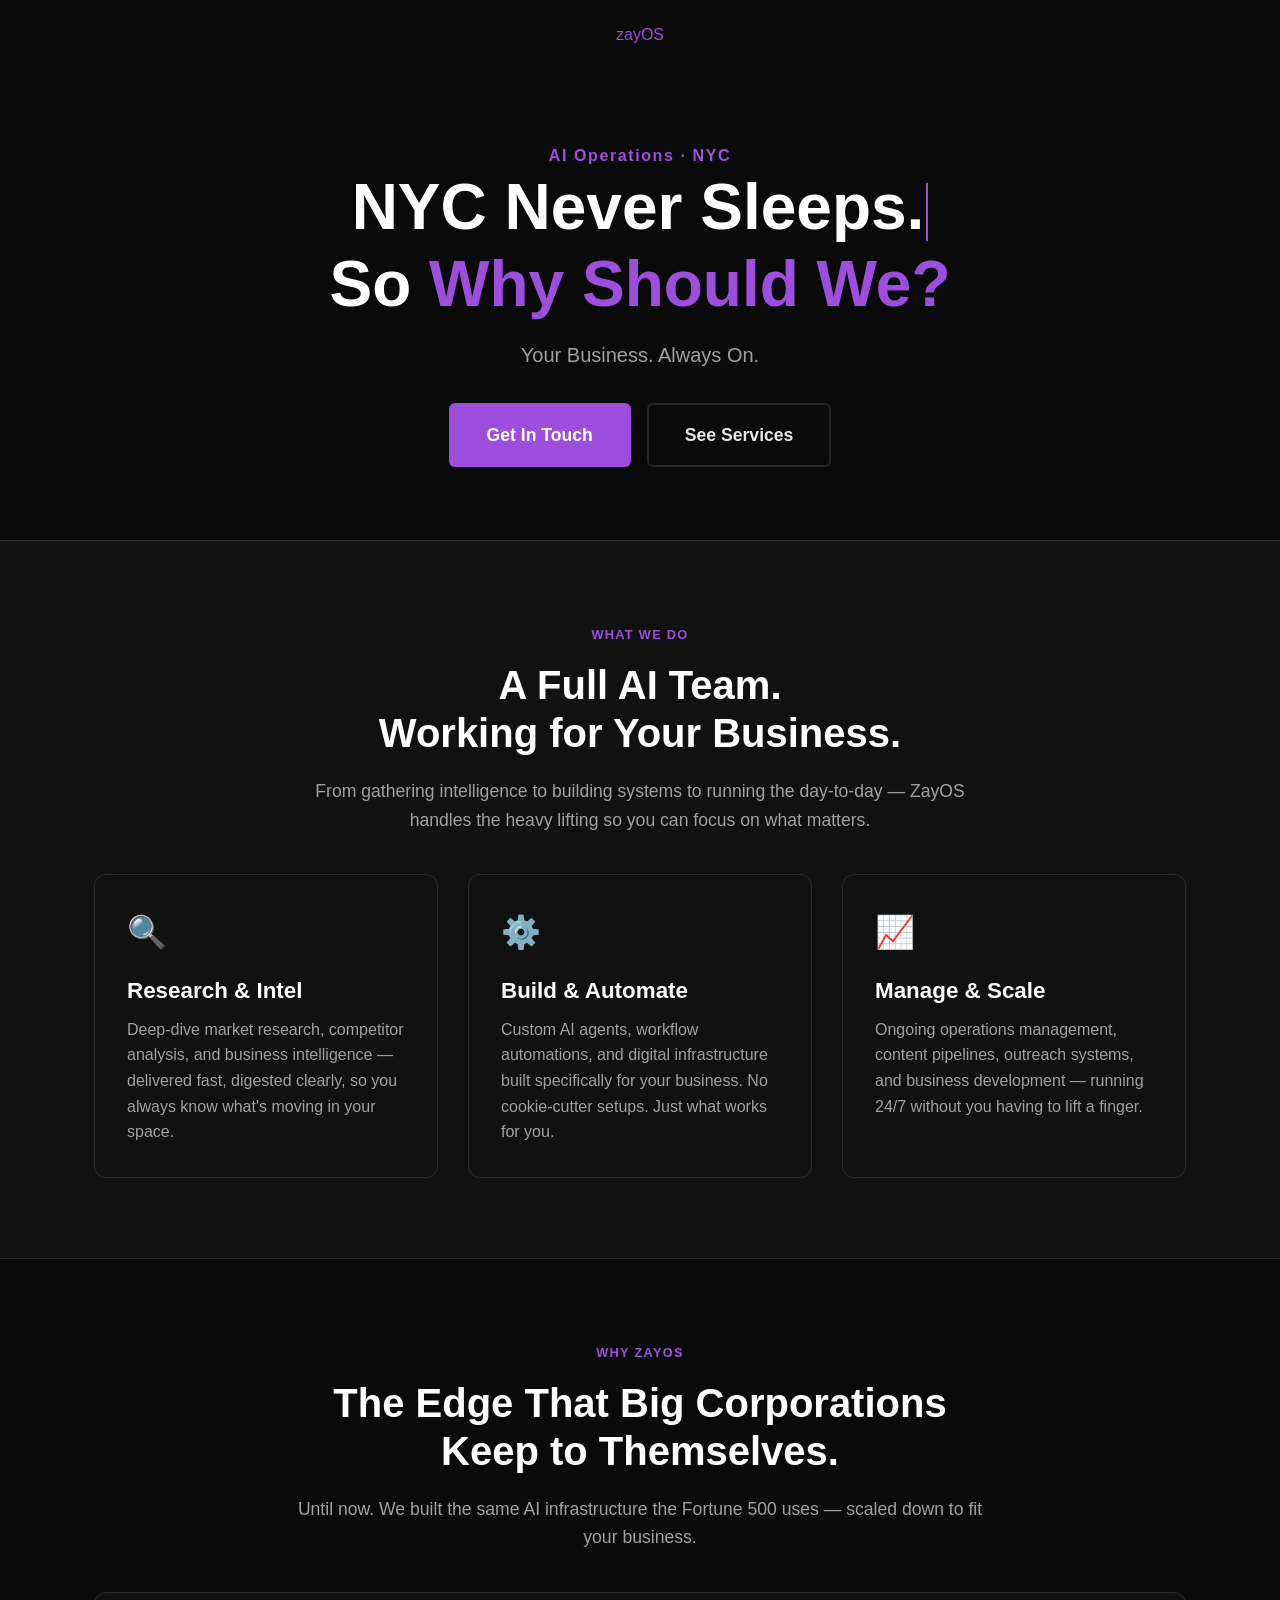
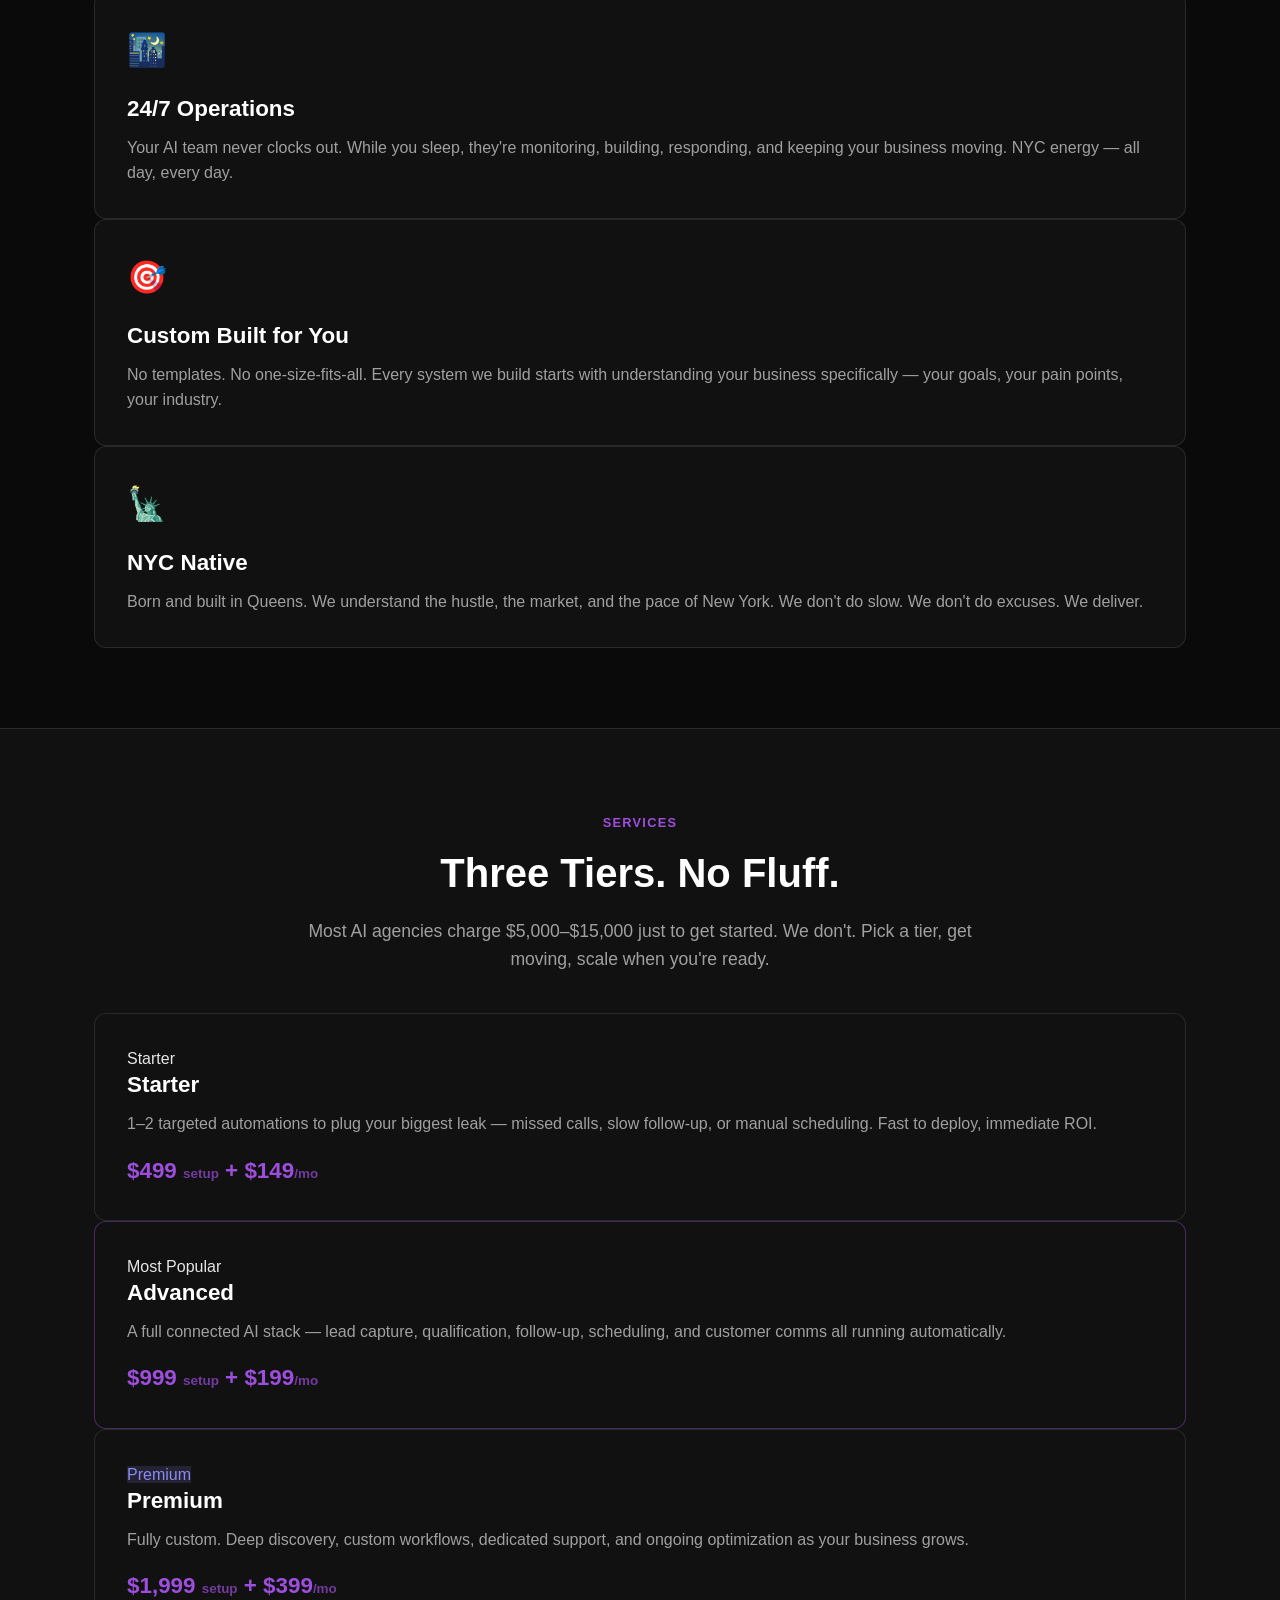
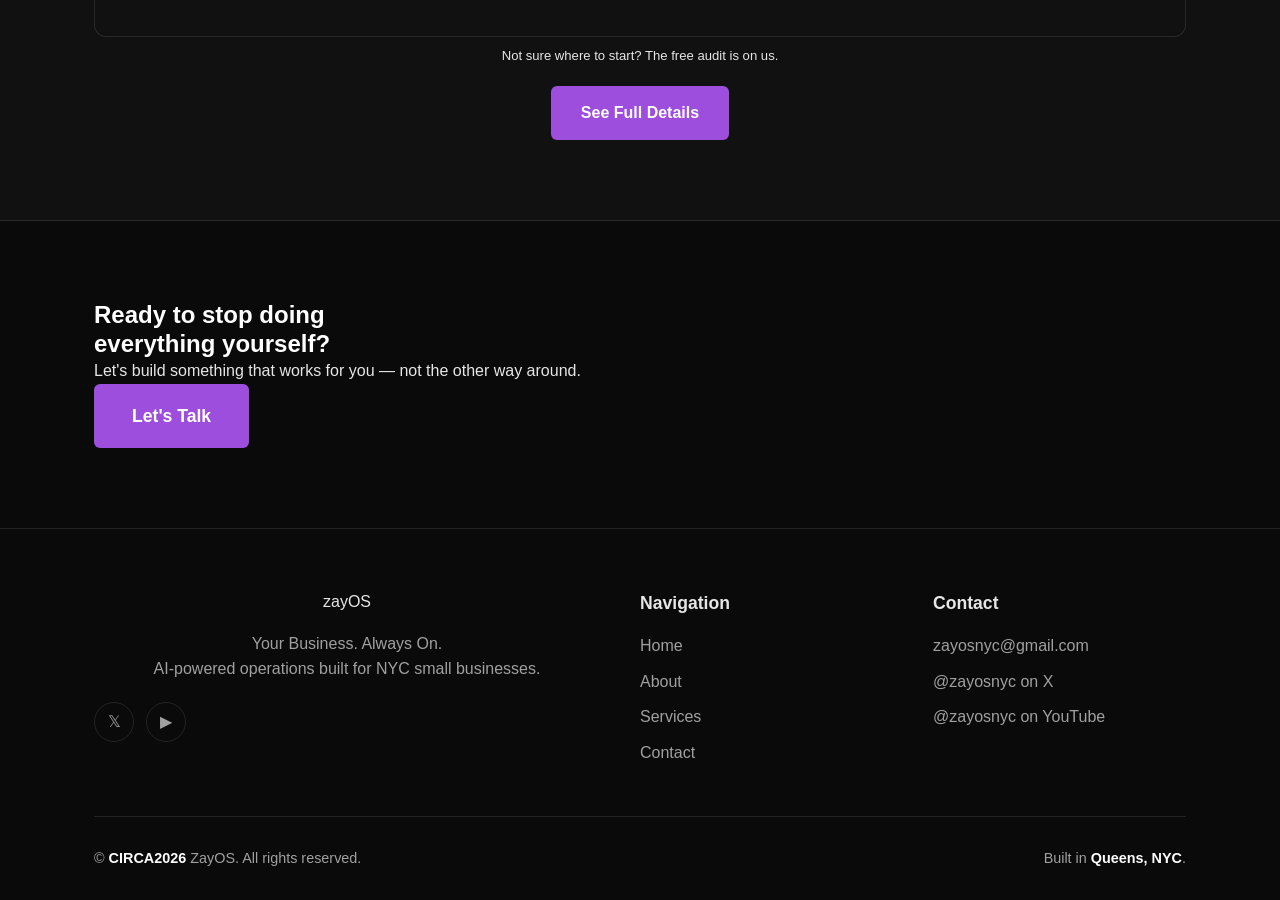
==== commit f97640e3: "Rename Autonomy tier to Premium across all pages" ====
--- a/index.html
+++ b/index.html
@@ -214,10 +214,10 @@
           <p class="card__price">$999 <span style="font-size:0.6em; opacity:0.7;">setup</span> + $199<span style="font-size:0.6em; opacity:0.7;">/mo</span></p>
         </div>
 
-        <!-- Tier 3 — Autonomy -->
+        <!-- Tier 3 — Premium -->
         <div class="card fade-in">
           <span class="service-tag" style="background: rgba(139,139,245,0.15); color: #8b8bf5;">Premium</span>
-          <h3 class="card__title">Autonomy</h3>
+          <h3 class="card__title">Premium</h3>
           <p class="card__text">
             Fully custom. Deep discovery, custom workflows, dedicated support, and ongoing optimization as your business grows.
           </p>
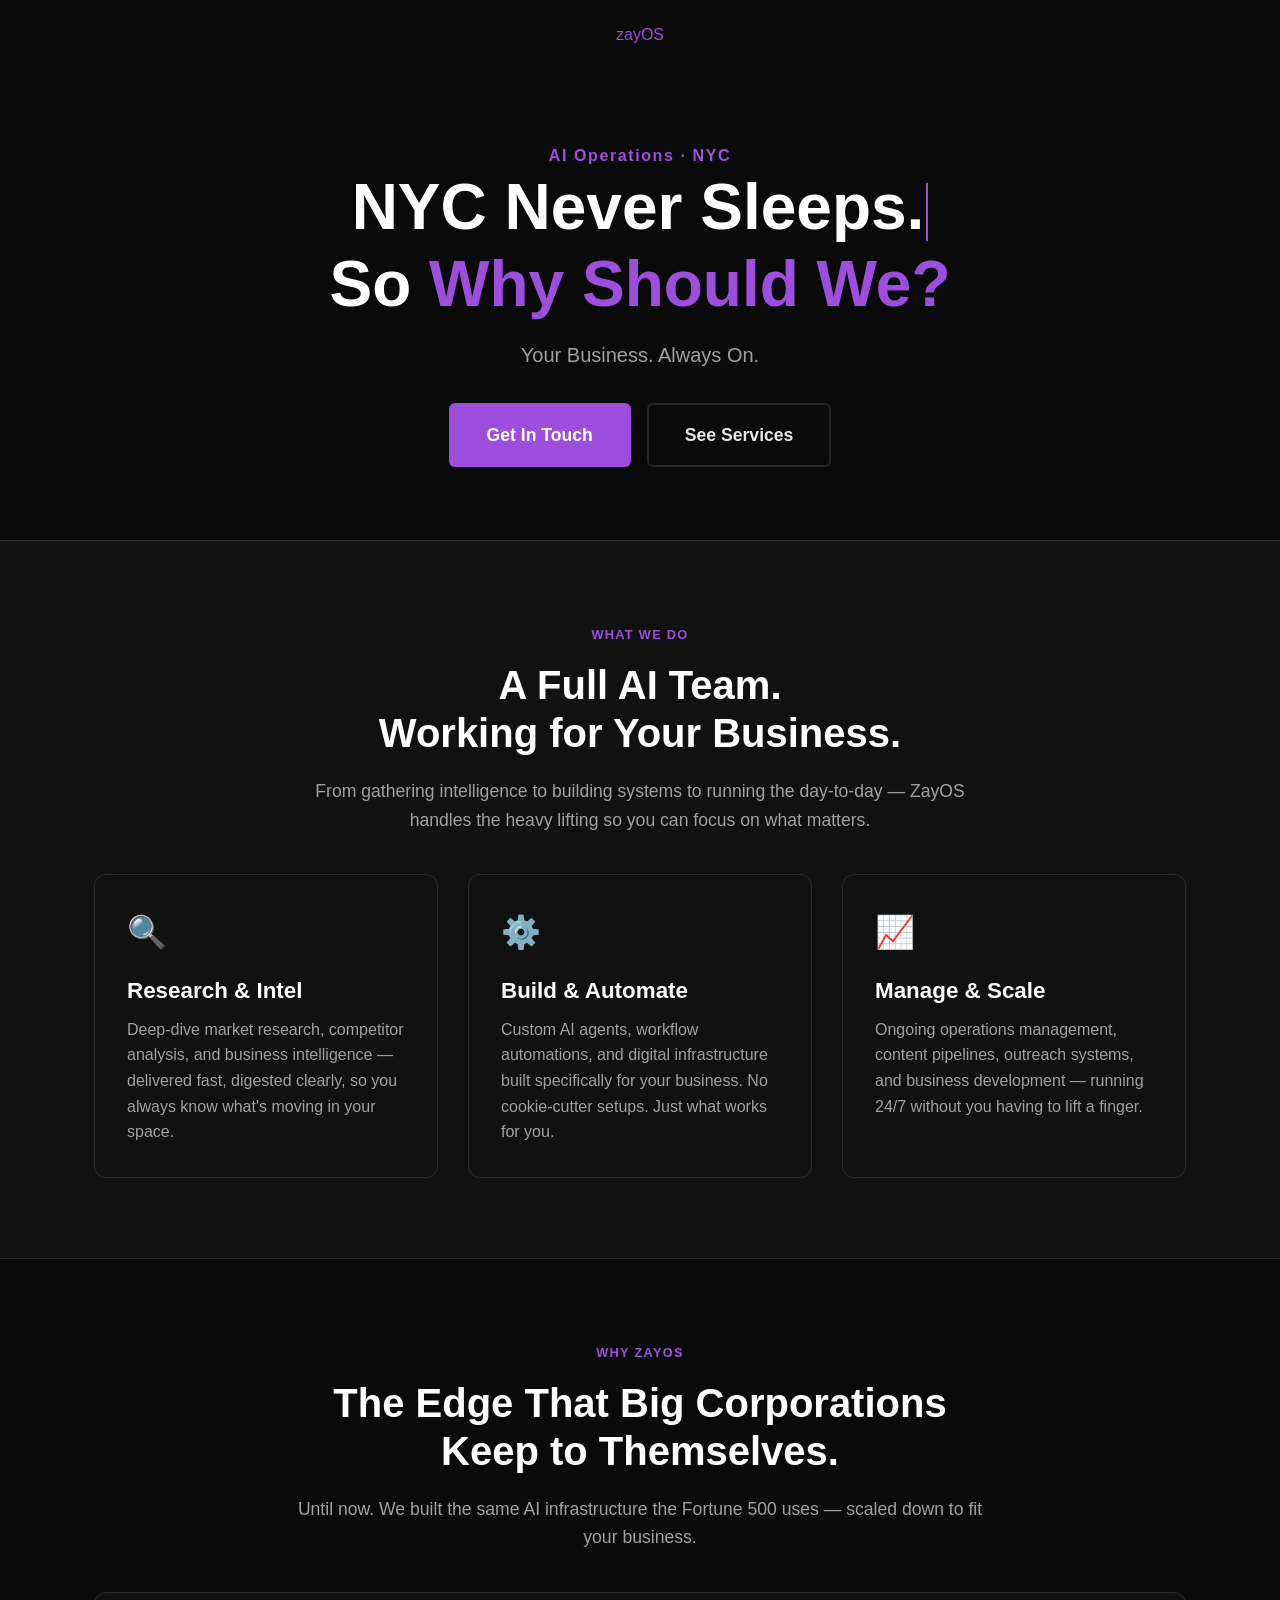
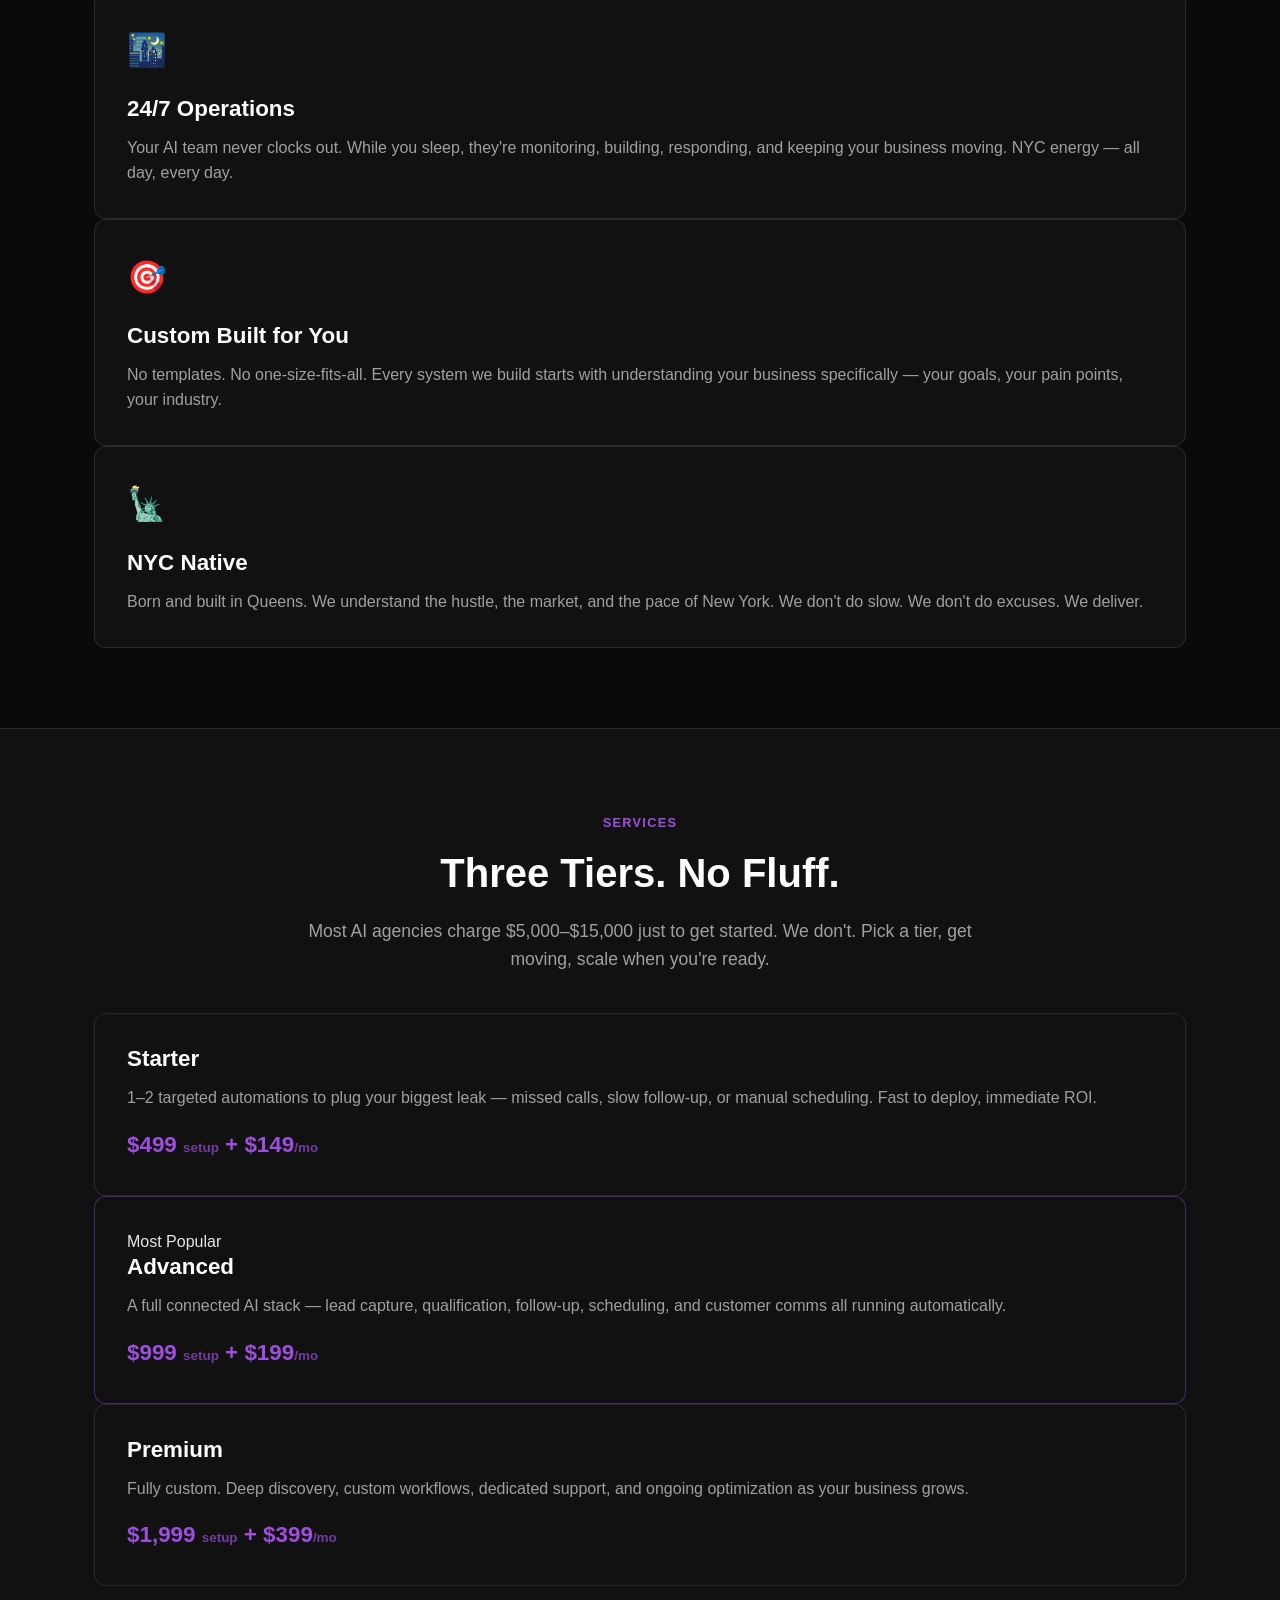
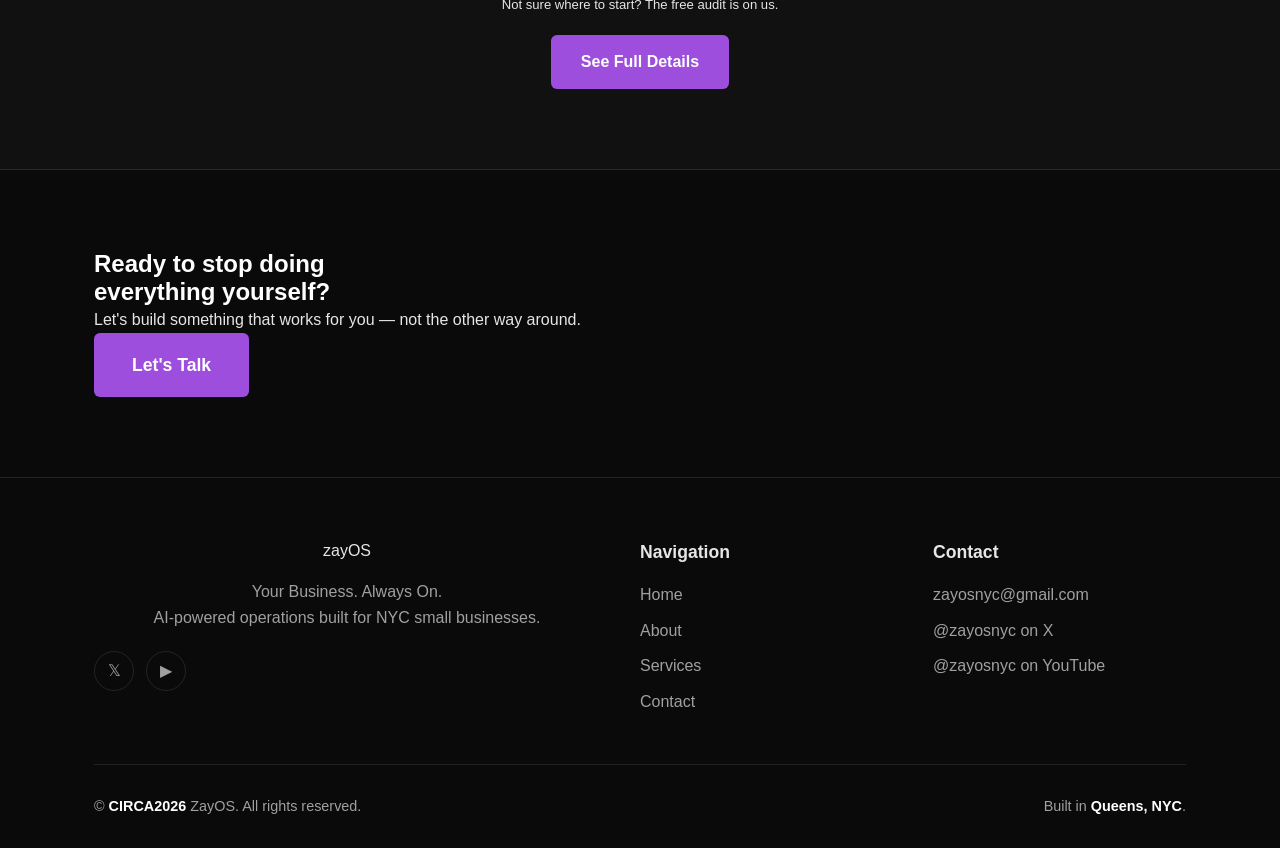
==== commit 88696f34: "Remove duplicate tier labels on homepage" ====
--- a/index.html
+++ b/index.html
@@ -196,7 +196,6 @@
 
         <!-- Tier 1 — Starter -->
         <div class="card fade-in">
-          <span class="service-tag">Starter</span>
           <h3 class="card__title">Starter</h3>
           <p class="card__text">
             1–2 targeted automations to plug your biggest leak — missed calls, slow follow-up, or manual scheduling. Fast to deploy, immediate ROI.
@@ -216,7 +215,6 @@
 
         <!-- Tier 3 — Premium -->
         <div class="card fade-in">
-          <span class="service-tag" style="background: rgba(139,139,245,0.15); color: #8b8bf5;">Premium</span>
           <h3 class="card__title">Premium</h3>
           <p class="card__text">
             Fully custom. Deep discovery, custom workflows, dedicated support, and ongoing optimization as your business grows.
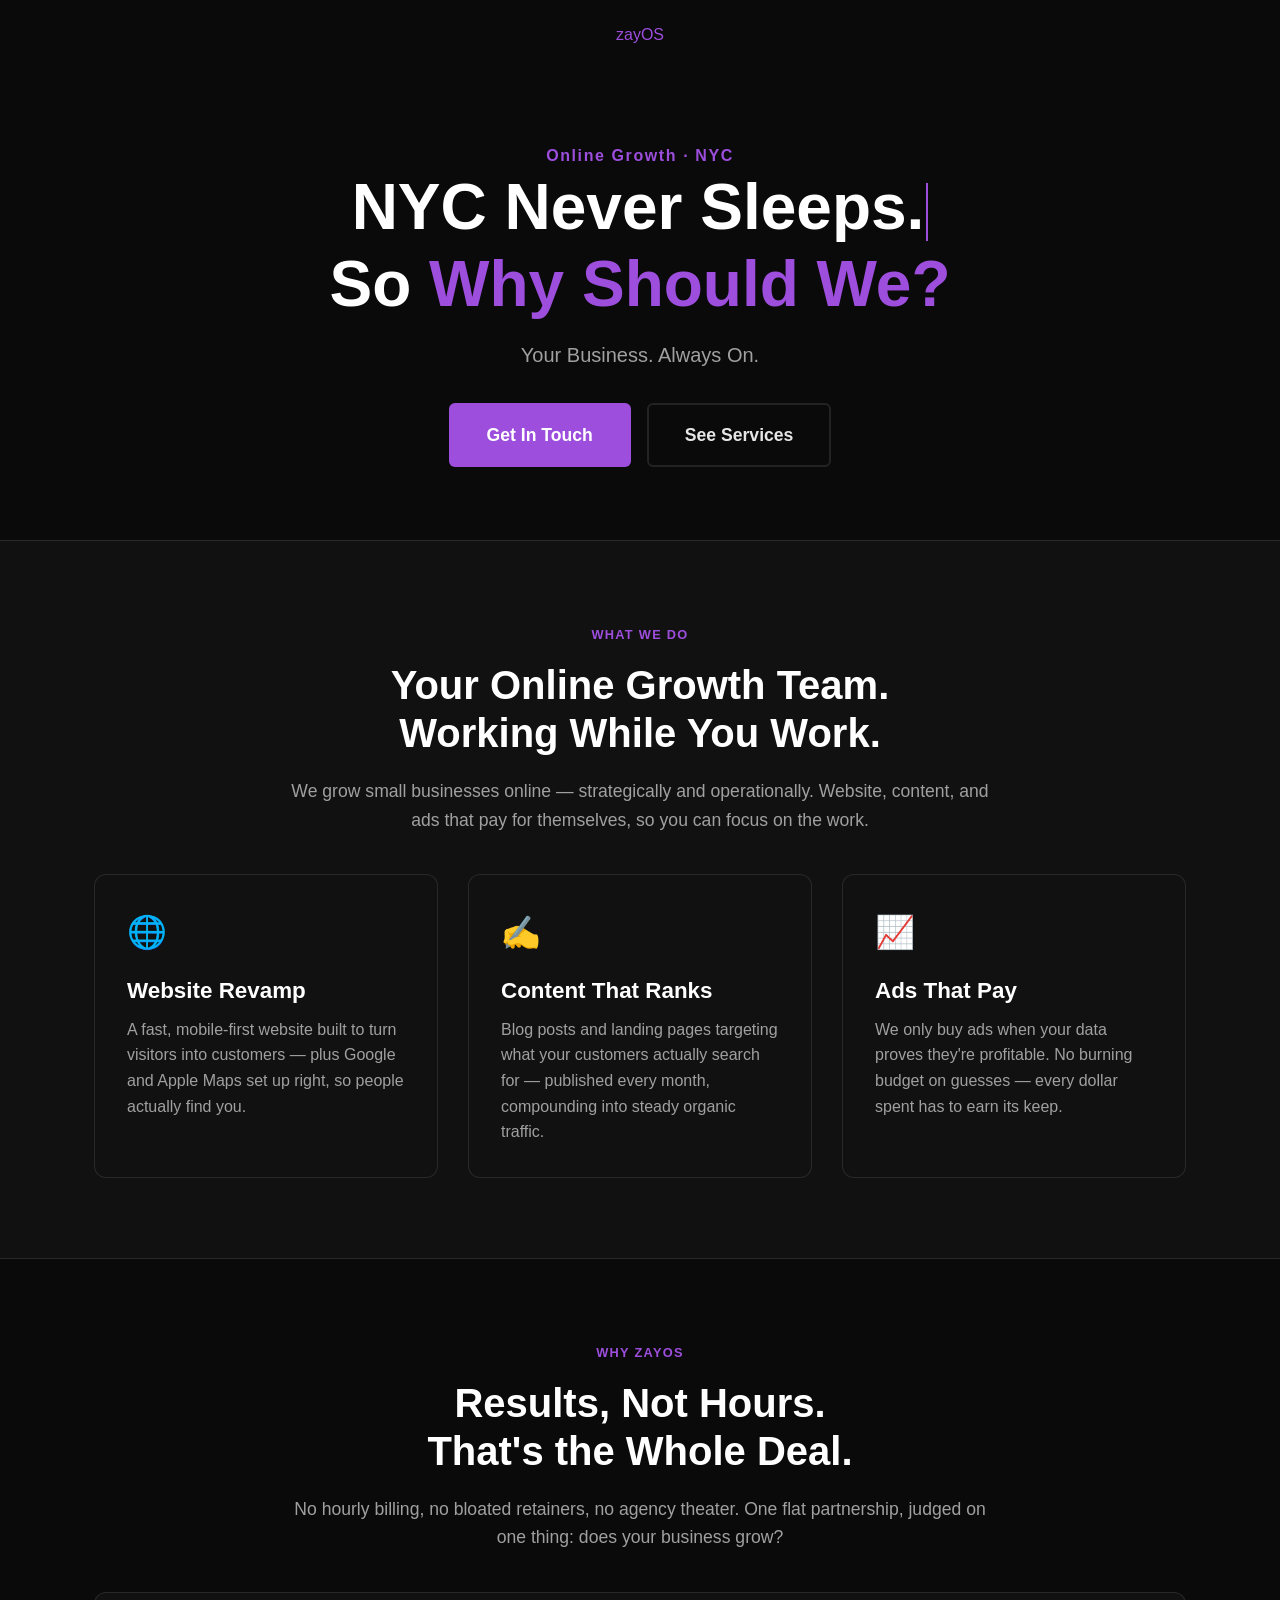
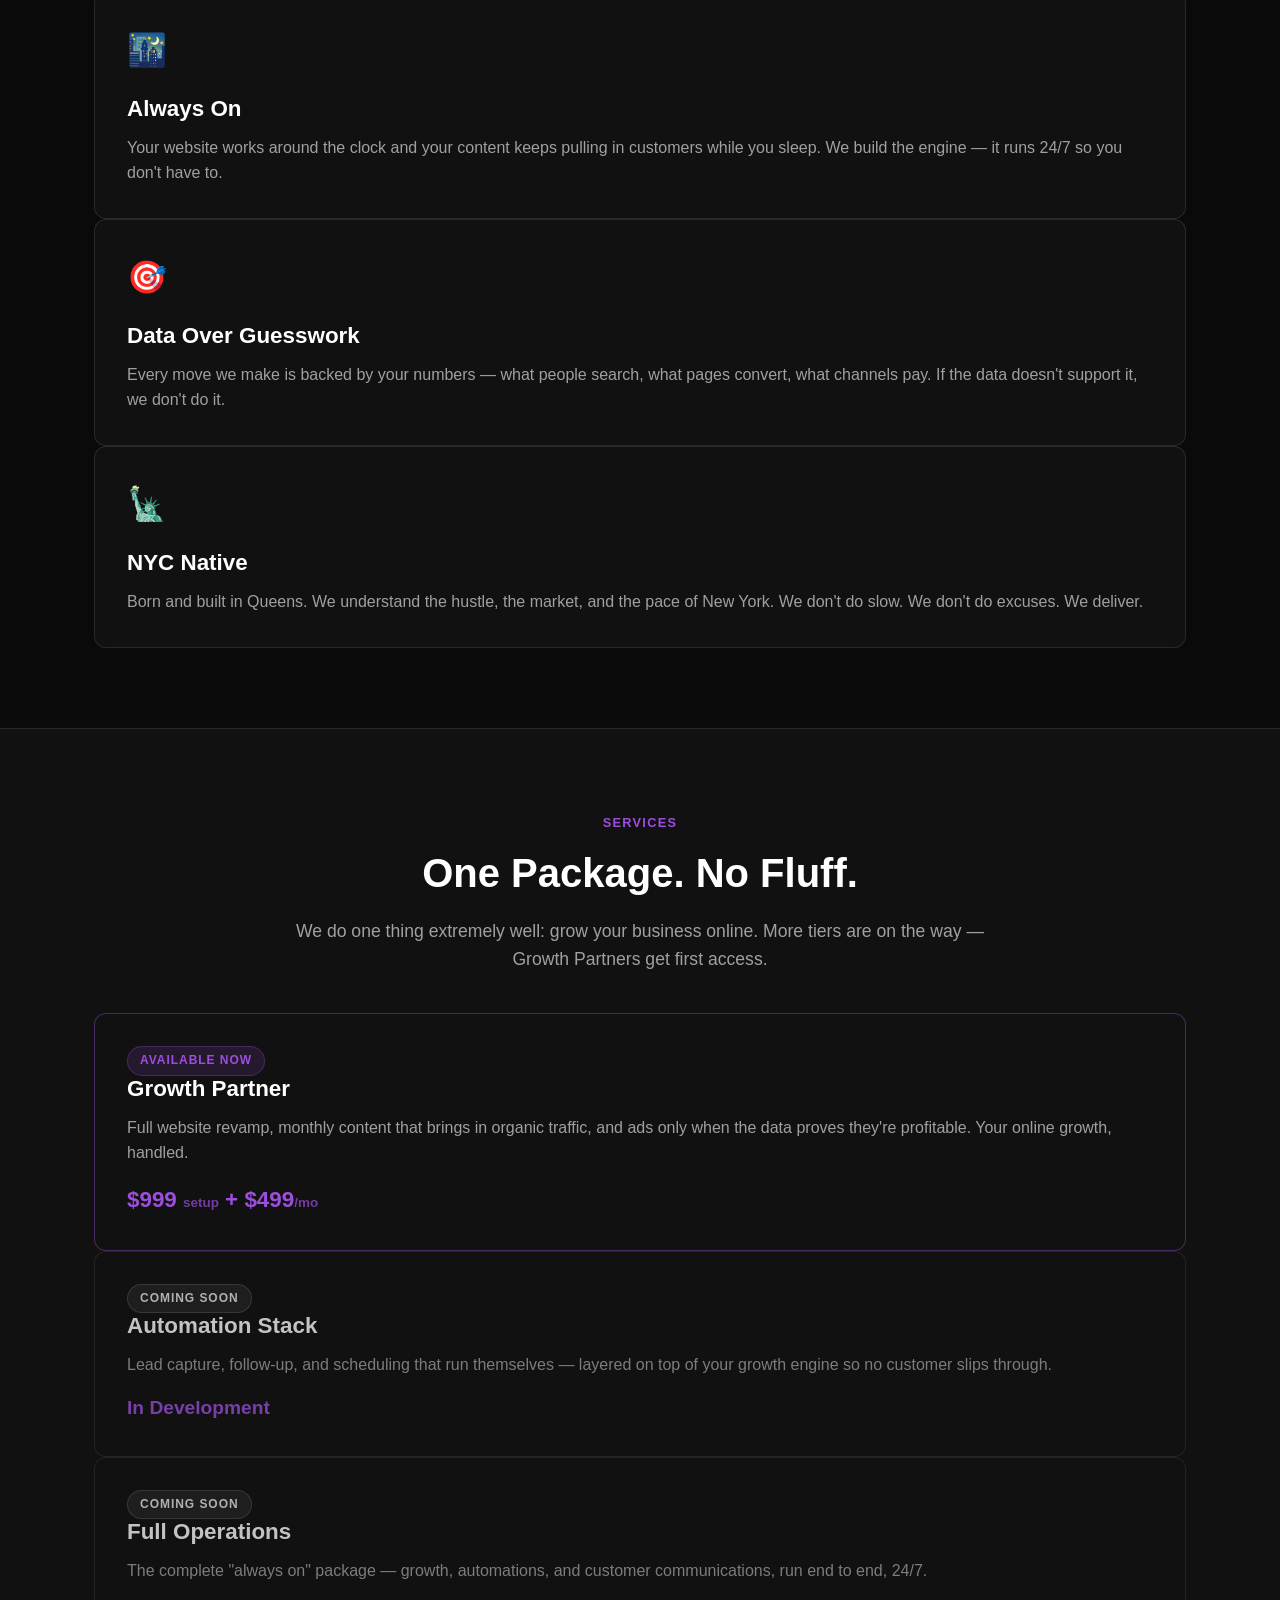
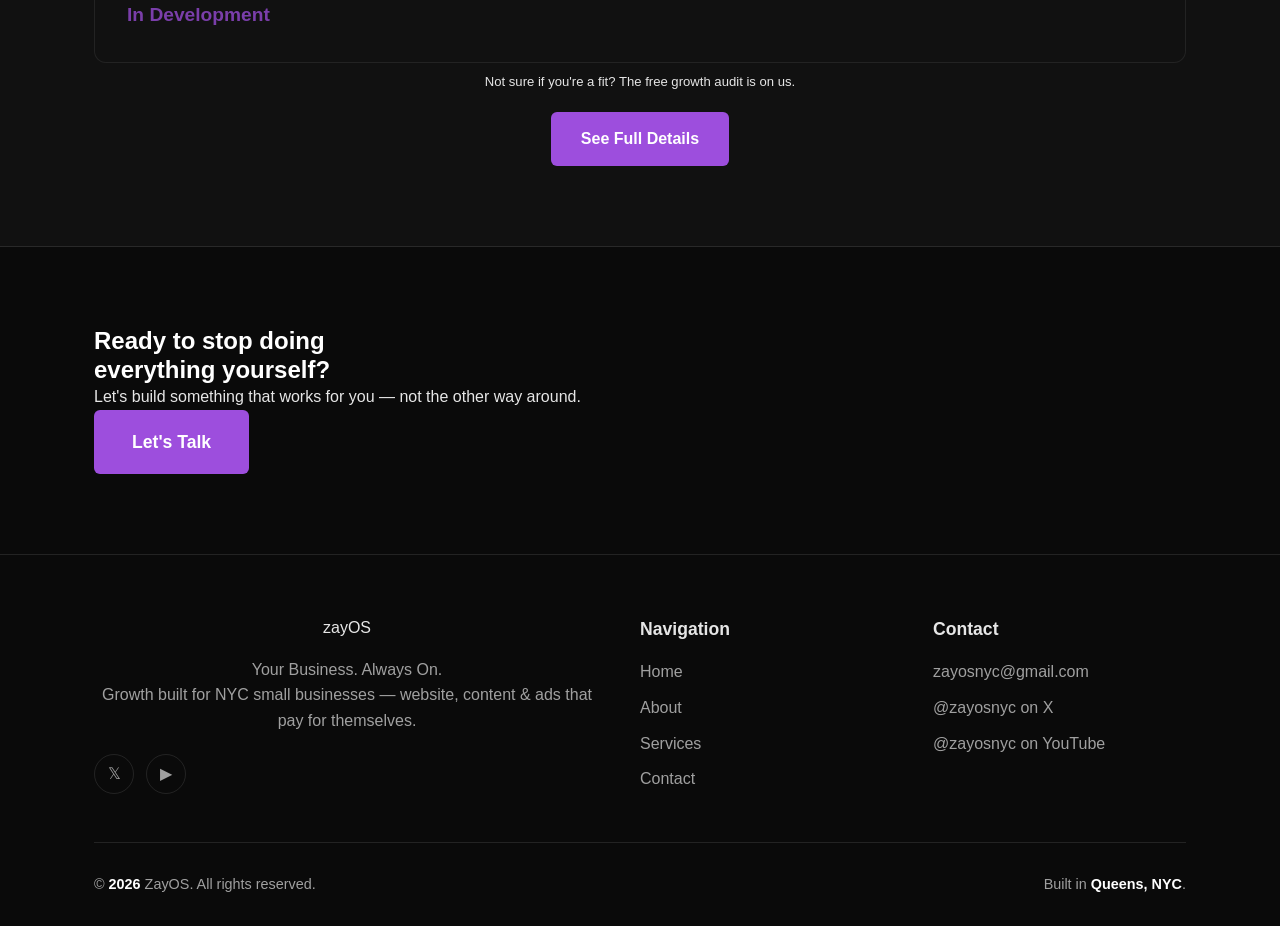
==== commit 29c0f5d1: "Pivot to Growth Partner offer, remove Stripe, fix bugs, clean up - Services: single live tier (Growt" ====
--- a/index.html
+++ b/index.html
@@ -3,7 +3,7 @@
 <head>
   <meta charset="UTF-8" />
   <meta name="viewport" content="width=device-width, initial-scale=1.0" />
-  <meta name="description" content="ZayOS — AI-powered business operations for NYC small businesses. Your Business. Always On." />
+  <meta name="description" content="ZayOS — we grow NYC small businesses online. Website revamps, content that ranks, and ads that pay for themselves. Your Business. Always On." />
   
   <!-- Favicon: Inline SVG for the purple "Z" -->
   <link rel="icon" href="data:image/svg+xml,<svg xmlns=%22http://www.w3.org/2000/svg%22 viewBox=%220 0 100 100%22><text y=%22.9em%22 font-size=%2290%22 style=%22fill: #6a0dad;%22>Z</text></svg>">
@@ -11,14 +11,14 @@
   <!-- Open Graph / Social Meta -->
   <meta property="og:type" content="website" />
   <meta property="og:title" content="ZayOS — Your Business. Always On." />
-  <meta property="og:description" content="AI-powered business operations for NYC small businesses. We build, automate, and manage systems so you can focus on what matters." />
-  <meta property="og:image" content="https://zayos.ai/images/logo.jpg" />
-  <meta property="og:url" content="https://zayos.ai/" />
+  <meta property="og:description" content="We grow NYC small businesses online — website, content, and ads that pay for themselves — so you can focus on what matters." />
+  <meta property="og:image" content="https://zayos.info/images/logo.jpg" />
+  <meta property="og:url" content="https://zayos.info/" />
   <meta property="og:site_name" content="ZayOS" />
   <meta name="twitter:card" content="summary_large_image" />
   <meta name="twitter:title" content="ZayOS — Your Business. Always On." />
-  <meta name="twitter:description" content="AI-powered business operations for NYC small businesses. We build, automate, and manage systems so you can focus on what matters." />
-  <meta name="twitter:image" content="https://zayos.ai/images/logo.jpg" />
+  <meta name="twitter:description" content="We grow NYC small businesses online — website, content, and ads that pay for themselves — so you can focus on what matters." />
+  <meta name="twitter:image" content="https://zayos.info/images/logo.jpg" />
 
   <title>ZayOS — Your Business. Always On.</title>
   <link rel="stylesheet" href="css/style.css" />
@@ -58,7 +58,7 @@
        ============================================================ -->
   <section class="hero" id="home">
     <div class="hero__content">
-      <span class="hero__eyebrow">AI Operations · NYC</span>
+      <span class="hero__eyebrow">Online Growth · NYC</span>
       <h1 class="hero__title">
         NYC Never Sleeps.<br />
         So <span class="highlight">Why Should We?</span>
@@ -79,41 +79,41 @@
     <div class="container">
       <div class="text-center">
         <span class="section-label">What We Do</span>
-        <h2 class="section-title">A Full AI Team.<br />Working for Your Business.</h2>
+        <h2 class="section-title">Your Online Growth Team.<br />Working While You Work.</h2>
         <p class="section-subtitle">
-          From gathering intelligence to building systems to running the day-to-day —
-          ZayOS handles the heavy lifting so you can focus on what matters.
+          We grow small businesses online — strategically and operationally.
+          Website, content, and ads that pay for themselves, so you can focus on the work.
         </p>
       </div>
       <div class="cards-grid fade-in-group">
 
         <!-- Card 1 -->
         <div class="card fade-in">
-          <span class="card__icon">🔍</span>
-          <h3 class="card__title">Research & Intel</h3>
-          <p class="card__text">
-            Deep-dive market research, competitor analysis, and business intelligence —
-            delivered fast, digested clearly, so you always know what's moving in your space.
+          <span class="card__icon">🌐</span>
+          <h3 class="card__title">Website Revamp</h3>
+          <p class="card__text">
+            A fast, mobile-first website built to turn visitors into customers —
+            plus Google and Apple Maps set up right, so people actually find you.
           </p>
         </div>
 
         <!-- Card 2 -->
         <div class="card fade-in">
-          <span class="card__icon">⚙️</span>
-          <h3 class="card__title">Build & Automate</h3>
-          <p class="card__text">
-            Custom AI agents, workflow automations, and digital infrastructure built
-            specifically for your business. No cookie-cutter setups. Just what works for you.
+          <span class="card__icon">✍️</span>
+          <h3 class="card__title">Content That Ranks</h3>
+          <p class="card__text">
+            Blog posts and landing pages targeting what your customers actually search for —
+            published every month, compounding into steady organic traffic.
           </p>
         </div>
 
         <!-- Card 3 -->
         <div class="card fade-in">
           <span class="card__icon">📈</span>
-          <h3 class="card__title">Manage & Scale</h3>
-          <p class="card__text">
-            Ongoing operations management, content pipelines, outreach systems, and
-            business development — running 24/7 without you having to lift a finger.
+          <h3 class="card__title">Ads That Pay</h3>
+          <p class="card__text">
+            We only buy ads when your data proves they're profitable. No burning budget
+            on guesses — every dollar spent has to earn its keep.
           </p>
         </div>
 
@@ -129,10 +129,10 @@
     <div class="container">
       <div class="text-center">
         <span class="section-label">Why ZayOS</span>
-        <h2 class="section-title">The Edge That Big Corporations<br />Keep to Themselves.</h2>
+        <h2 class="section-title">Results, Not Hours.<br />That's the Whole Deal.</h2>
         <p class="section-subtitle">
-          Until now. We built the same AI infrastructure the Fortune 500 uses —
-          scaled down to fit your business.
+          No hourly billing, no bloated retainers, no agency theater.
+          One flat partnership, judged on one thing: does your business grow?
         </p>
       </div>
       <div class="value-grid fade-in-group">
@@ -141,10 +141,10 @@
         <div class="card card--value fade-in">
           <span class="card__icon">🌃</span>
           <div>
-            <h3 class="card__title">24/7 Operations</h3>
+            <h3 class="card__title">Always On</h3>
             <p class="card__text">
-              Your AI team never clocks out. While you sleep, they're monitoring, building,
-              responding, and keeping your business moving. NYC energy — all day, every day.
+              Your website works around the clock and your content keeps pulling in
+              customers while you sleep. We build the engine — it runs 24/7 so you don't have to.
             </p>
           </div>
         </div>
@@ -153,11 +153,10 @@
         <div class="card card--value fade-in">
           <span class="card__icon">🎯</span>
           <div>
-            <h3 class="card__title">Custom Built for You</h3>
+            <h3 class="card__title">Data Over Guesswork</h3>
             <p class="card__text">
-              No templates. No one-size-fits-all. Every system we build starts with
-              understanding your business specifically — your goals, your pain points,
-              your industry.
+              Every move we make is backed by your numbers — what people search, what pages
+              convert, what channels pay. If the data doesn't support it, we don't do it.
             </p>
           </div>
         </div>
@@ -186,46 +185,48 @@
     <div class="container">
       <div class="text-center">
         <span class="section-label">Services</span>
-        <h2 class="section-title">Three Tiers. No Fluff.</h2>
+        <h2 class="section-title">One Package. No Fluff.</h2>
         <p class="section-subtitle">
-          Most AI agencies charge $5,000–$15,000 just to get started. We don't.
-          Pick a tier, get moving, scale when you're ready.
+          We do one thing extremely well: grow your business online.
+          More tiers are on the way — Growth Partners get first access.
         </p>
       </div>
       <div class="services-preview fade-in-group">
 
-        <!-- Tier 1 — Starter -->
-        <div class="card fade-in">
-          <h3 class="card__title">Starter</h3>
-          <p class="card__text">
-            1–2 targeted automations to plug your biggest leak — missed calls, slow follow-up, or manual scheduling. Fast to deploy, immediate ROI.
-          </p>
-          <p class="card__price">$499 <span style="font-size:0.6em; opacity:0.7;">setup</span> + $149<span style="font-size:0.6em; opacity:0.7;">/mo</span></p>
-        </div>
-
-        <!-- Tier 2 — Advanced -->
+        <!-- Tier 1 — Growth Partner -->
         <div class="card fade-in card--highlight">
-          <span class="service-tag">Most Popular</span>
-          <h3 class="card__title">Advanced</h3>
-          <p class="card__text">
-            A full connected AI stack — lead capture, qualification, follow-up, scheduling, and customer comms all running automatically.
-          </p>
-          <p class="card__price">$999 <span style="font-size:0.6em; opacity:0.7;">setup</span> + $199<span style="font-size:0.6em; opacity:0.7;">/mo</span></p>
-        </div>
-
-        <!-- Tier 3 — Premium -->
-        <div class="card fade-in">
-          <h3 class="card__title">Premium</h3>
-          <p class="card__text">
-            Fully custom. Deep discovery, custom workflows, dedicated support, and ongoing optimization as your business grows.
-          </p>
-          <p class="card__price">$1,999 <span style="font-size:0.6em; opacity:0.7;">setup</span> + $399<span style="font-size:0.6em; opacity:0.7;">/mo</span></p>
+          <span class="service-tag">Available Now</span>
+          <h3 class="card__title">Growth Partner</h3>
+          <p class="card__text">
+            Full website revamp, monthly content that brings in organic traffic, and ads only when the data proves they're profitable. Your online growth, handled.
+          </p>
+          <p class="card__price">$999 <span style="font-size:0.6em; opacity:0.7;">setup</span> + $499<span style="font-size:0.6em; opacity:0.7;">/mo</span></p>
+        </div>
+
+        <!-- Tier 2 — Automation Stack -->
+        <div class="card fade-in" style="opacity: 0.75;">
+          <span class="service-tag" style="background: rgba(255,255,255,0.08); color: var(--text-muted); border-color: rgba(255,255,255,0.15);">Coming Soon</span>
+          <h3 class="card__title">Automation Stack</h3>
+          <p class="card__text">
+            Lead capture, follow-up, and scheduling that run themselves — layered on top of your growth engine so no customer slips through.
+          </p>
+          <p class="card__price" style="font-size:1.2rem;">In Development</p>
+        </div>
+
+        <!-- Tier 3 — Full Operations -->
+        <div class="card fade-in" style="opacity: 0.75;">
+          <span class="service-tag" style="background: rgba(255,255,255,0.08); color: var(--text-muted); border-color: rgba(255,255,255,0.15);">Coming Soon</span>
+          <h3 class="card__title">Full Operations</h3>
+          <p class="card__text">
+            The complete "always on" package — growth, automations, and customer communications, run end to end, 24/7.
+          </p>
+          <p class="card__price" style="font-size:1.2rem;">In Development</p>
         </div>
 
       </div>
 
       <div class="text-center" style="margin-top: 8px;">
-        <p style="font-size: 0.82rem; color: var(--text-muted); margin-bottom: 20px;">Not sure where to start? The free audit is on us.</p>
+        <p style="font-size: 0.82rem; color: var(--text-muted); margin-bottom: 20px;">Not sure if you're a fit? The free growth audit is on us.</p>
         <a href="services.html" class="btn btn--primary">See Full Details</a>
       </div>
     </div>
@@ -266,7 +267,7 @@
           </div>
           <p class="footer__tagline" style="text-align: center;">
             Your Business. Always On.<br />
-            AI-powered operations built for NYC small businesses.
+            Growth built for NYC small businesses — website, content &amp; ads that pay for themselves.
           </p>
           <div class="footer__social">
             <a href="https://x.com/zayosnyc" target="_blank" rel="noopener noreferrer" class="footer__social-btn" title="X / Twitter" aria-label="Follow ZayOS on X">𝕏</a>
@@ -301,7 +302,7 @@
 
       <div class="footer__bottom">
         <p class="footer__copy">
-          &copy; <span>CIRCA2026</span> ZayOS. All rights reserved.
+          &copy; <span>2026</span> ZayOS. All rights reserved.
         </p>
         <p class="footer__copy">Built in <span>Queens, NYC</span>.</p>
       </div>
@@ -322,8 +323,3 @@
 
 </body>
 </html>
-
-
-
-
-
--- a/css/style.css
+++ b/css/style.css
@@ -388,17 +388,6 @@
     margin: 0 auto;
 }
 
-/* 2-col agent grid — desktop 2x2, mobile 1x1 */
-.cards-grid--2col {
-  grid-template-columns: repeat(2, 1fr);
-}
-
-@media (max-width: 600px) {
-  .cards-grid--2col {
-    grid-template-columns: 1fr;
-  }
-}
-
 .card {
   background-color: var(--bg-dark-alt);
   border: 1px solid var(--border-light);
@@ -445,6 +434,21 @@
 .card--pricing {
     display: flex;
     flex-direction: column;
+}
+
+/* Pill tag on cards ("Available Now", "Coming Soon", etc.) */
+.service-tag {
+  display: inline-block;
+  align-self: flex-start;
+  font-size: 0.75rem;
+  font-weight: 700;
+  text-transform: uppercase;
+  letter-spacing: 0.08em;
+  padding: 4px 12px;
+  border-radius: 20px;
+  background: rgba(157, 78, 221, 0.15);
+  color: var(--purple-accent);
+  border: 1px solid rgba(157, 78, 221, 0.3);
 }
 
 .card--pricing .btn {
@@ -728,176 +732,8 @@
     margin-top: 16px;
 }
 
-.card--team .card__text {
-    margin-top: 14px;
-}
-
 /* ------------------------------------------------------------
-   10. Agent Overlay / Modal
-   ------------------------------------------------------------ */
-
-/* Make team cards feel clickable */
-.card--team {
-  cursor: pointer;
-}
-
-/* Overlay backdrop */
-.agent-overlay {
-  position: fixed;
-  inset: 0;
-  background-color: rgba(0, 0, 0, 0.75);
-  backdrop-filter: blur(4px);
-  display: flex;
-  align-items: center;
-  justify-content: center;
-  z-index: 2000;
-  padding: 24px;
-  opacity: 0;
-  visibility: hidden;
-  transition: opacity 0.25s ease, visibility 0.25s ease;
-}
-
-.agent-overlay.active {
-  opacity: 1;
-  visibility: visible;
-}
-
-/* Overlay card */
-.agent-overlay__card {
-  position: relative;
-  background-color: var(--bg-dark-alt);
-  border: 1px solid var(--border-purple);
-  border-radius: var(--radius-lg);
-  padding: 40px;
-  max-width: 560px;
-  width: 100%;
-  box-shadow: 0 0 40px rgba(157, 78, 221, 0.25);
-  transform: translateY(20px) scale(0.97);
-  transition: transform 0.25s ease;
-  max-height: 90vh;
-  overflow-y: auto;
-}
-
-.agent-overlay.active .agent-overlay__card {
-  transform: translateY(0) scale(1);
-}
-
-/* Close button */
-.agent-overlay__close {
-  position: absolute;
-  top: 16px;
-  right: 20px;
-  background: none;
-  border: none;
-  color: var(--text-secondary);
-  font-size: 1.8rem;
-  line-height: 1;
-  cursor: pointer;
-  transition: color 0.2s ease;
-  padding: 0;
-}
-
-.agent-overlay__close:hover {
-  color: #fff;
-}
-
-/* Header row: emoji + name/role */
-.agent-overlay__header {
-  display: flex;
-  align-items: center;
-  gap: 20px;
-  margin-bottom: 24px;
-}
-
-.agent-overlay__emoji {
-  font-size: 3rem;
-  line-height: 1;
-  flex-shrink: 0;
-}
-
-.agent-overlay__name {
-  font-size: 1.8rem;
-  color: #fff;
-  margin-bottom: 4px;
-}
-
-.agent-overlay__role {
-  color: var(--purple-accent);
-  font-weight: 600;
-  font-size: 0.9rem;
-  text-transform: uppercase;
-  letter-spacing: 0.08em;
-}
-
-/* Description */
-.agent-overlay__desc {
-  color: var(--text-secondary);
-  line-height: 1.7;
-  margin-bottom: 24px;
-}
-
-/* Daily section */
-.agent-overlay__daily {
-  background-color: rgba(157, 78, 221, 0.08);
-  border-left: 3px solid var(--purple-accent);
-  border-radius: 0 var(--radius-sm) var(--radius-sm) 0;
-  padding: 14px 18px;
-  margin-bottom: 20px;
-}
-
-.agent-overlay__daily-label {
-  font-size: 0.75rem;
-  font-weight: 700;
-  text-transform: uppercase;
-  letter-spacing: 0.1em;
-  color: var(--purple-accent);
-  margin-bottom: 6px;
-}
-
-.agent-overlay__daily-text {
-  color: var(--text-secondary);
-  font-size: 0.95rem;
-  line-height: 1.6;
-}
-
-/* Examples list */
-.agent-overlay__examples {
-  list-style: none;
-  display: flex;
-  flex-direction: column;
-  gap: 10px;
-}
-
-.agent-overlay__examples li {
-  position: relative;
-  padding-left: 24px;
-  color: var(--text-primary);
-  font-size: 0.95rem;
-}
-
-.agent-overlay__examples li::before {
-  content: '→';
-  position: absolute;
-  left: 0;
-  color: var(--purple-accent);
-  font-weight: 700;
-}
-
-/* Responsive */
-@media (max-width: 600px) {
-  .agent-overlay__card {
-    padding: 28px 20px;
-  }
-  .agent-overlay__name {
-    font-size: 1.4rem;
-  }
-  .agent-overlay__emoji {
-    font-size: 2.2rem;
-  }
-}
-
-/* ------------------------------------------------------------
-   11. Services Page Styles
+   10. Services Page Styles
    ------------------------------------------------------------ */
 .steps {
     display: grid;
@@ -1240,139 +1076,3 @@
 }
 
 /* Mobile Slide-In handled in nav section above */
-
-/* ============================================================
-   Mac Mini Add-on Feature Highlight
-   ============================================================ */
-.feature-addon {
-  color: #67e8f9 !important;
-  font-weight: 600;
-  font-size: 0.85rem !important;
-  margin-top: 8px;
-  padding-top: 8px;
-  border-top: 1px dashed rgba(103, 232, 249, 0.3);
-}
-
-/* ============================================================
-   Modal Styles
-   ============================================================ */
-.modal {
-  position: fixed;
-  top: 0;
-  left: 0;
-  width: 100%;
-  height: 100%;
-  z-index: 2000;
-  display: none;
-  align-items: center;
-  justify-content: center;
-  padding: 20px;
-}
-
-.modal.active {
-  display: flex;
-}
-
-.modal__backdrop {
-  position: absolute;
-  top: 0;
-  left: 0;
-  width: 100%;
-  height: 100%;
-  background: rgba(0, 0, 0, 0.8);
-  backdrop-filter: blur(4px);
-}
-
-.modal__content {
-  position: relative;
-  background: var(--bg-dark-alt);
-  border: 1px solid var(--border-light);
-  border-radius: var(--radius-lg);
-  padding: 40px;
-  max-width: 500px;
-  width: 100%;
-  animation: modalSlideIn 0.3s ease;
-}
-
-@keyframes modalSlideIn {
-  from {
-    opacity: 0;
-    transform: translateY(20px) scale(0.95);
-  }
-  to {
-    opacity: 1;
-    transform: translateY(0) scale(1);
-  }
-}
-
-.modal__close {
-  position: absolute;
-  top: 16px;
-  right: 16px;
-  background: none;
-  border: none;
-  color: var(--text-secondary);
-  font-size: 1.5rem;
-  cursor: pointer;
-  transition: color 0.2s;
-}
-
-.modal__close:hover {
-  color: #fff;
-}
-
-.modal__title {
-  font-size: 1.5rem;
-  margin-bottom: 16px;
-}
-
-.modal__text {
-  color: var(--text-secondary);
-  margin-bottom: 20px;
-  line-height: 1.6;
-}
-
-.modal__features {
-  margin-bottom: 24px;
-  padding-left: 0;
-}
-
-.modal__features li {
-  color: var(--text-secondary);
-  padding: 8px 0;
-  padding-left: 24px;
-  position: relative;
-}
-
-.modal__features li::before {
-  content: '✓';
-  position: absolute;
-  left: 0;
-  color: #4ade80;
-}
-
-.modal__actions {
-  display: flex;
-  gap: 12px;
-  flex-wrap: wrap;
-}
-
-.modal__btn {
-  flex: 1;
-  min-width: 180px;
-  text-align: center;
-}
-
-@media (max-width: 768px) {
-  .modal__content {
-    padding: 28px 24px;
-  }
-  
-  .modal__actions {
-    flex-direction: column;
-  }
-  
-  .modal__btn {
-    width: 100%;
-  }
-}
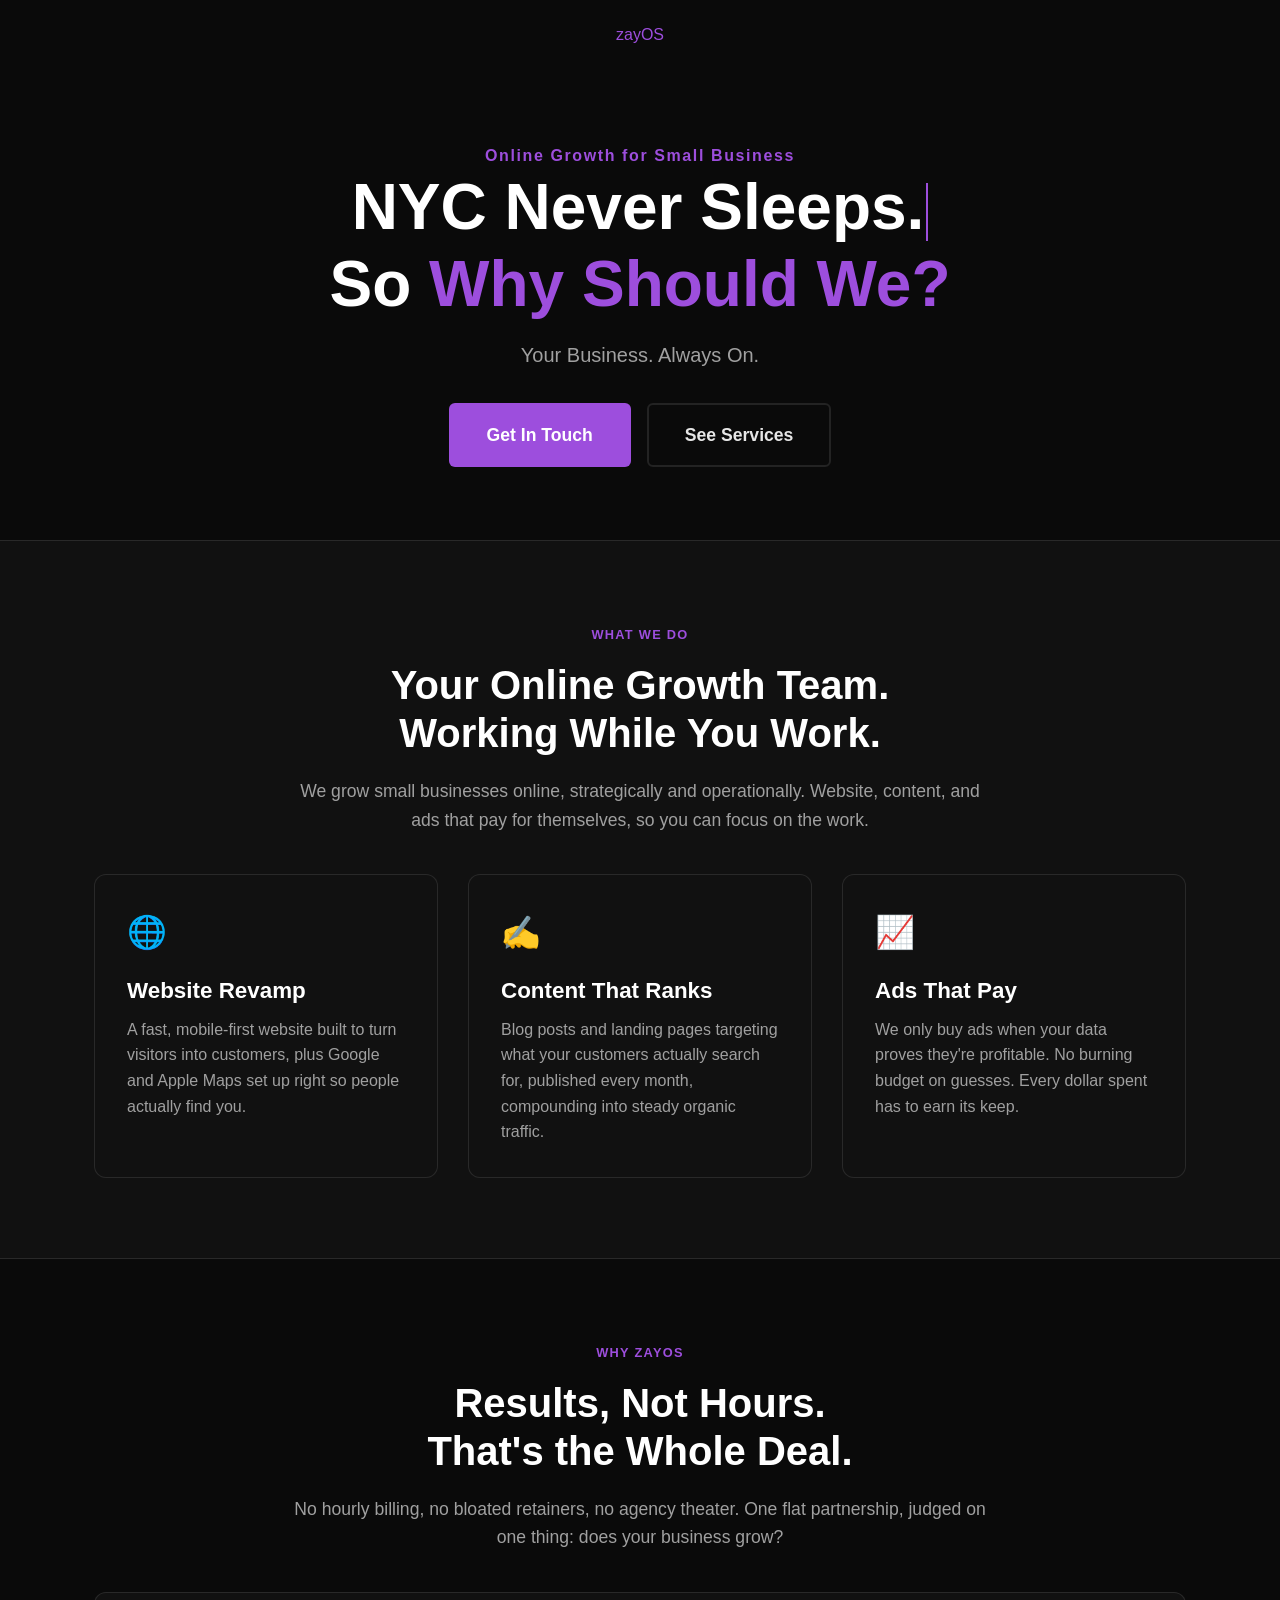
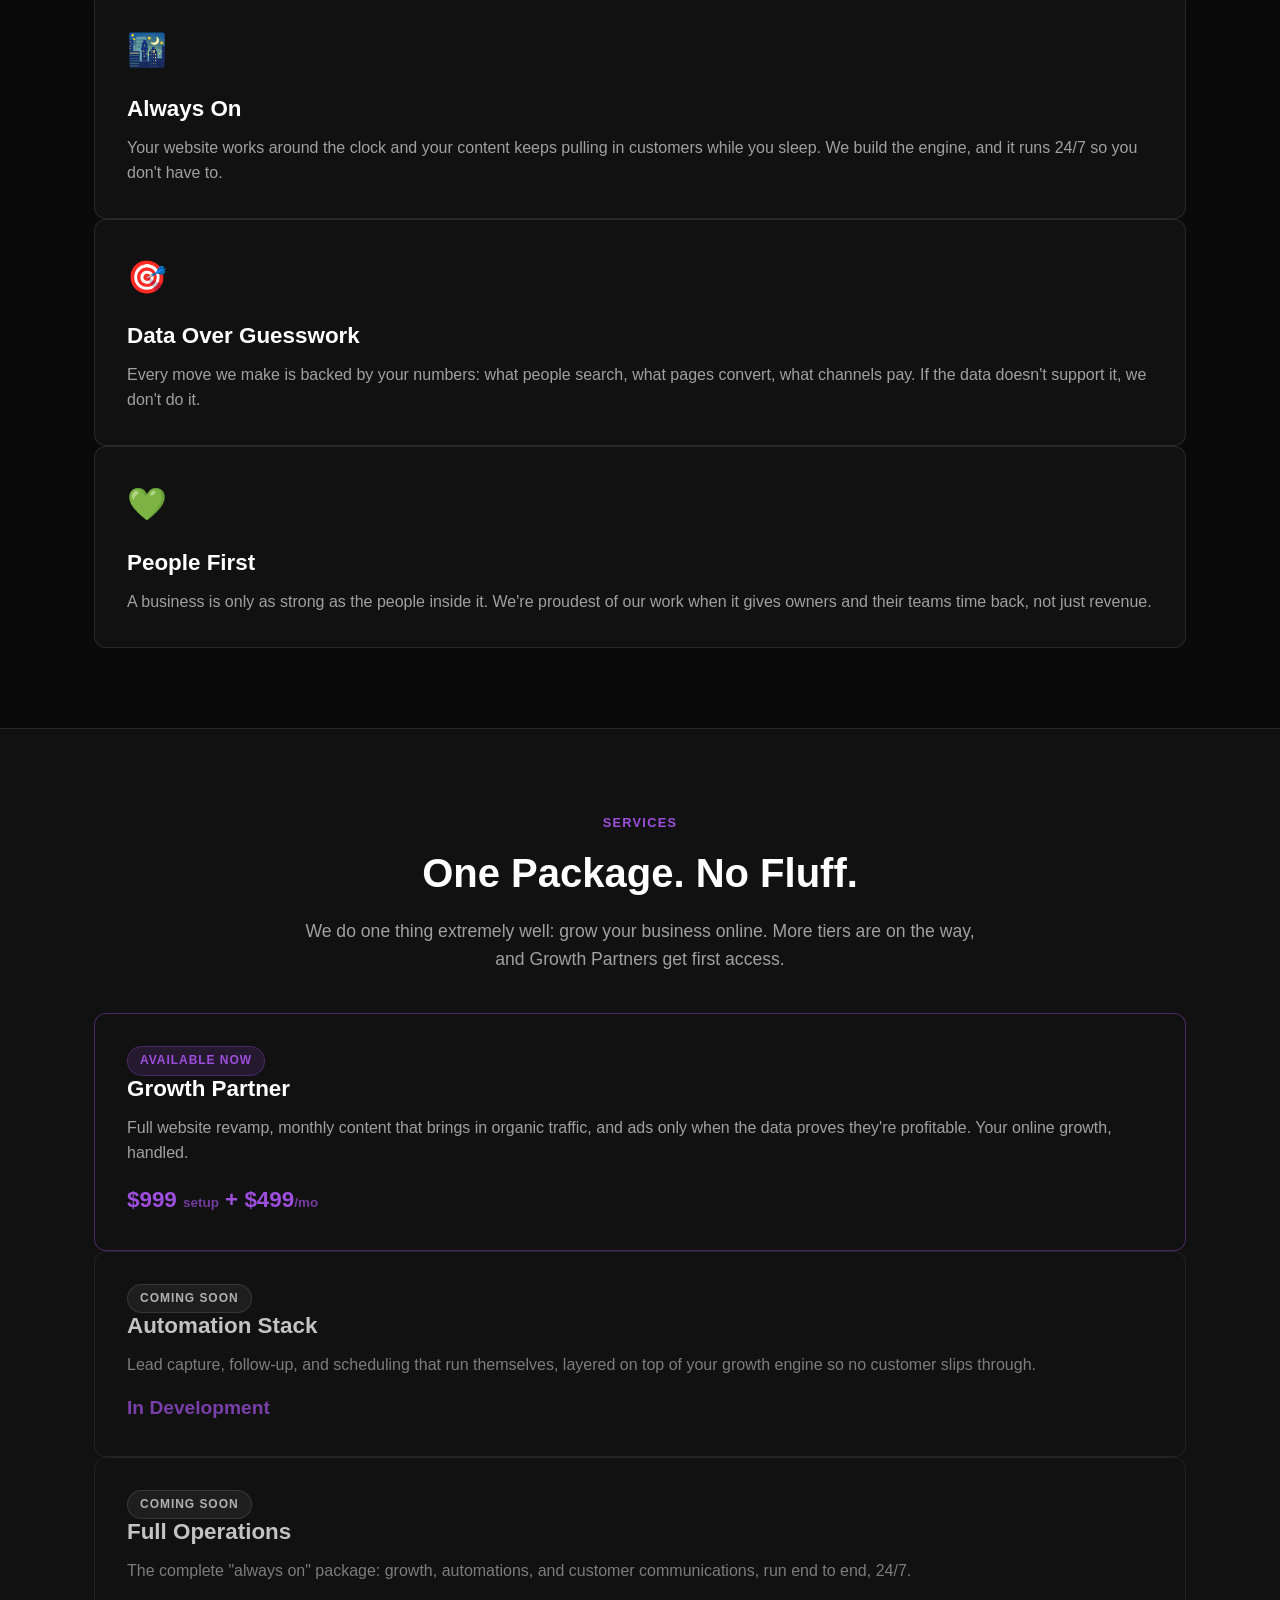
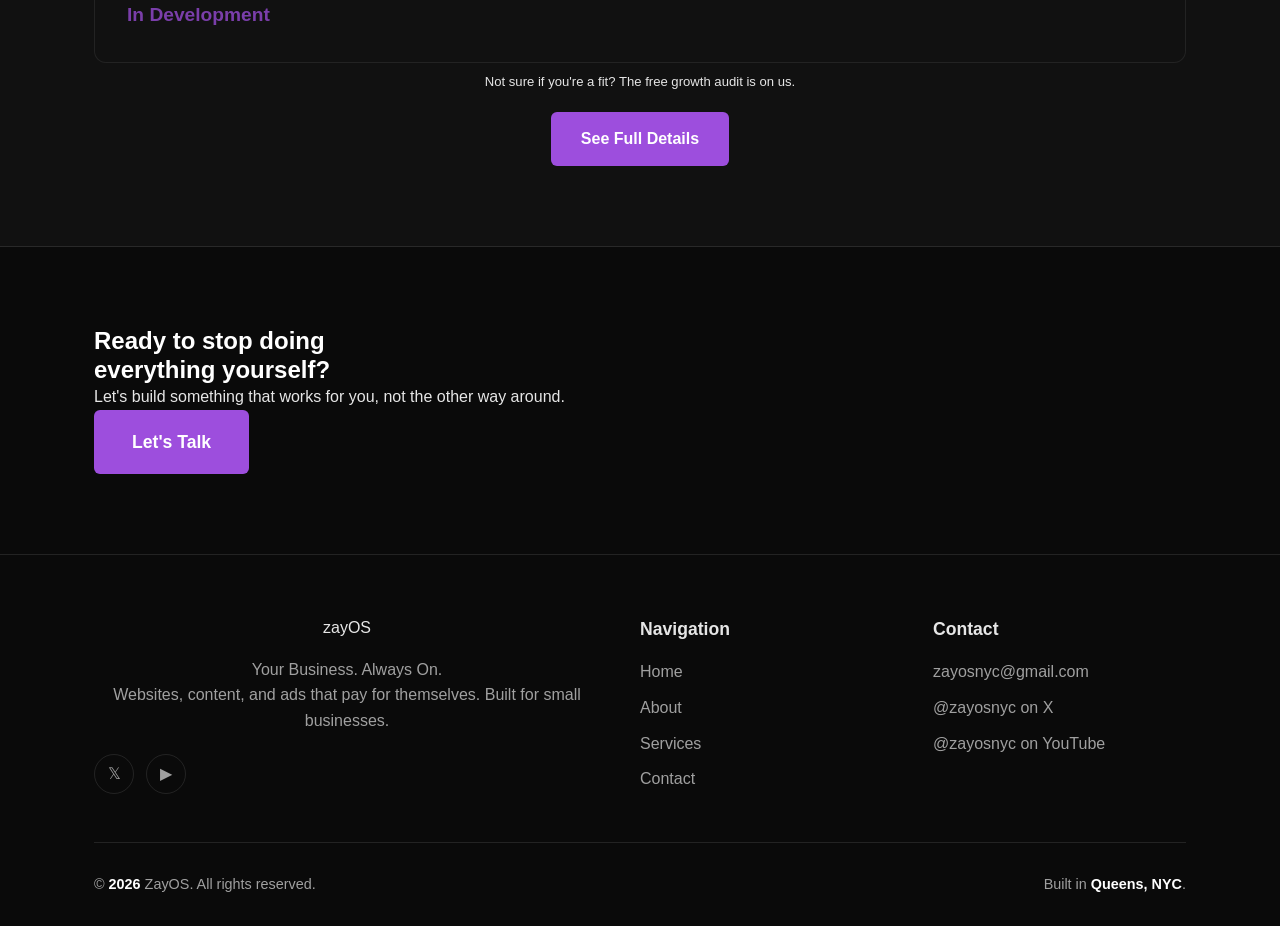
==== commit 5db1fd99: "Rewrite About page in Justin's voice, soften tone, remove em dashes - About: first-person founder st" ====
--- a/index.html
+++ b/index.html
@@ -3,24 +3,24 @@
 <head>
   <meta charset="UTF-8" />
   <meta name="viewport" content="width=device-width, initial-scale=1.0" />
-  <meta name="description" content="ZayOS — we grow NYC small businesses online. Website revamps, content that ranks, and ads that pay for themselves. Your Business. Always On." />
+  <meta name="description" content="ZayOS grows small businesses online. Website revamps, content that ranks, and ads that pay for themselves. Your Business. Always On." />
   
   <!-- Favicon: Inline SVG for the purple "Z" -->
   <link rel="icon" href="data:image/svg+xml,<svg xmlns=%22http://www.w3.org/2000/svg%22 viewBox=%220 0 100 100%22><text y=%22.9em%22 font-size=%2290%22 style=%22fill: #6a0dad;%22>Z</text></svg>">
 
   <!-- Open Graph / Social Meta -->
   <meta property="og:type" content="website" />
-  <meta property="og:title" content="ZayOS — Your Business. Always On." />
-  <meta property="og:description" content="We grow NYC small businesses online — website, content, and ads that pay for themselves — so you can focus on what matters." />
+  <meta property="og:title" content="ZayOS | Your Business. Always On." />
+  <meta property="og:description" content="We grow small businesses online with websites, content, and ads that pay for themselves, so you can focus on what matters." />
   <meta property="og:image" content="https://zayos.info/images/logo.jpg" />
   <meta property="og:url" content="https://zayos.info/" />
   <meta property="og:site_name" content="ZayOS" />
   <meta name="twitter:card" content="summary_large_image" />
-  <meta name="twitter:title" content="ZayOS — Your Business. Always On." />
-  <meta name="twitter:description" content="We grow NYC small businesses online — website, content, and ads that pay for themselves — so you can focus on what matters." />
+  <meta name="twitter:title" content="ZayOS | Your Business. Always On." />
+  <meta name="twitter:description" content="We grow small businesses online with websites, content, and ads that pay for themselves, so you can focus on what matters." />
   <meta name="twitter:image" content="https://zayos.info/images/logo.jpg" />
 
-  <title>ZayOS — Your Business. Always On.</title>
+  <title>ZayOS | Your Business. Always On.</title>
   <link rel="stylesheet" href="css/style.css" />
 </head>
 <body>
@@ -58,7 +58,7 @@
        ============================================================ -->
   <section class="hero" id="home">
     <div class="hero__content">
-      <span class="hero__eyebrow">Online Growth · NYC</span>
+      <span class="hero__eyebrow">Online Growth for Small Business</span>
       <h1 class="hero__title">
         NYC Never Sleeps.<br />
         So <span class="highlight">Why Should We?</span>
@@ -81,7 +81,7 @@
         <span class="section-label">What We Do</span>
         <h2 class="section-title">Your Online Growth Team.<br />Working While You Work.</h2>
         <p class="section-subtitle">
-          We grow small businesses online — strategically and operationally.
+          We grow small businesses online, strategically and operationally.
           Website, content, and ads that pay for themselves, so you can focus on the work.
         </p>
       </div>
@@ -92,8 +92,8 @@
           <span class="card__icon">🌐</span>
           <h3 class="card__title">Website Revamp</h3>
           <p class="card__text">
-            A fast, mobile-first website built to turn visitors into customers —
-            plus Google and Apple Maps set up right, so people actually find you.
+            A fast, mobile-first website built to turn visitors into customers,
+            plus Google and Apple Maps set up right so people actually find you.
           </p>
         </div>
 
@@ -102,7 +102,7 @@
           <span class="card__icon">✍️</span>
           <h3 class="card__title">Content That Ranks</h3>
           <p class="card__text">
-            Blog posts and landing pages targeting what your customers actually search for —
+            Blog posts and landing pages targeting what your customers actually search for,
             published every month, compounding into steady organic traffic.
           </p>
         </div>
@@ -113,7 +113,7 @@
           <h3 class="card__title">Ads That Pay</h3>
           <p class="card__text">
             We only buy ads when your data proves they're profitable. No burning budget
-            on guesses — every dollar spent has to earn its keep.
+            on guesses. Every dollar spent has to earn its keep.
           </p>
         </div>
 
@@ -144,7 +144,7 @@
             <h3 class="card__title">Always On</h3>
             <p class="card__text">
               Your website works around the clock and your content keeps pulling in
-              customers while you sleep. We build the engine — it runs 24/7 so you don't have to.
+              customers while you sleep. We build the engine, and it runs 24/7 so you don't have to.
             </p>
           </div>
         </div>
@@ -155,7 +155,7 @@
           <div>
             <h3 class="card__title">Data Over Guesswork</h3>
             <p class="card__text">
-              Every move we make is backed by your numbers — what people search, what pages
+              Every move we make is backed by your numbers: what people search, what pages
               convert, what channels pay. If the data doesn't support it, we don't do it.
             </p>
           </div>
@@ -163,12 +163,12 @@
 
         <!-- Value 3 -->
         <div class="card card--value fade-in">
-          <span class="card__icon">🗽</span>
+          <span class="card__icon">💚</span>
           <div>
-            <h3 class="card__title">NYC Native</h3>
+            <h3 class="card__title">People First</h3>
             <p class="card__text">
-              Born and built in Queens. We understand the hustle, the market, and the
-              pace of New York. We don't do slow. We don't do excuses. We deliver.
+              A business is only as strong as the people inside it. We're proudest of our
+              work when it gives owners and their teams time back, not just revenue.
             </p>
           </div>
         </div>
@@ -188,7 +188,7 @@
         <h2 class="section-title">One Package. No Fluff.</h2>
         <p class="section-subtitle">
           We do one thing extremely well: grow your business online.
-          More tiers are on the way — Growth Partners get first access.
+          More tiers are on the way, and Growth Partners get first access.
         </p>
       </div>
       <div class="services-preview fade-in-group">
@@ -208,7 +208,7 @@
           <span class="service-tag" style="background: rgba(255,255,255,0.08); color: var(--text-muted); border-color: rgba(255,255,255,0.15);">Coming Soon</span>
           <h3 class="card__title">Automation Stack</h3>
           <p class="card__text">
-            Lead capture, follow-up, and scheduling that run themselves — layered on top of your growth engine so no customer slips through.
+            Lead capture, follow-up, and scheduling that run themselves, layered on top of your growth engine so no customer slips through.
           </p>
           <p class="card__price" style="font-size:1.2rem;">In Development</p>
         </div>
@@ -218,7 +218,7 @@
           <span class="service-tag" style="background: rgba(255,255,255,0.08); color: var(--text-muted); border-color: rgba(255,255,255,0.15);">Coming Soon</span>
           <h3 class="card__title">Full Operations</h3>
           <p class="card__text">
-            The complete "always on" package — growth, automations, and customer communications, run end to end, 24/7.
+            The complete "always on" package: growth, automations, and customer communications, run end to end, 24/7.
           </p>
           <p class="card__price" style="font-size:1.2rem;">In Development</p>
         </div>
@@ -243,7 +243,7 @@
           Ready to stop doing<br />everything yourself?
         </h2>
         <p class="cta-banner__text">
-          Let's build something that works for you — not the other way around.
+          Let's build something that works for you, not the other way around.
         </p>
         <div class="cta-banner__actions">
           <a href="contact.html" class="btn btn--primary btn--lg">Let's Talk</a>
@@ -267,7 +267,7 @@
           </div>
           <p class="footer__tagline" style="text-align: center;">
             Your Business. Always On.<br />
-            Growth built for NYC small businesses — website, content &amp; ads that pay for themselves.
+            Websites, content, and ads that pay for themselves. Built for small businesses.
           </p>
           <div class="footer__social">
             <a href="https://x.com/zayosnyc" target="_blank" rel="noopener noreferrer" class="footer__social-btn" title="X / Twitter" aria-label="Follow ZayOS on X">𝕏</a>
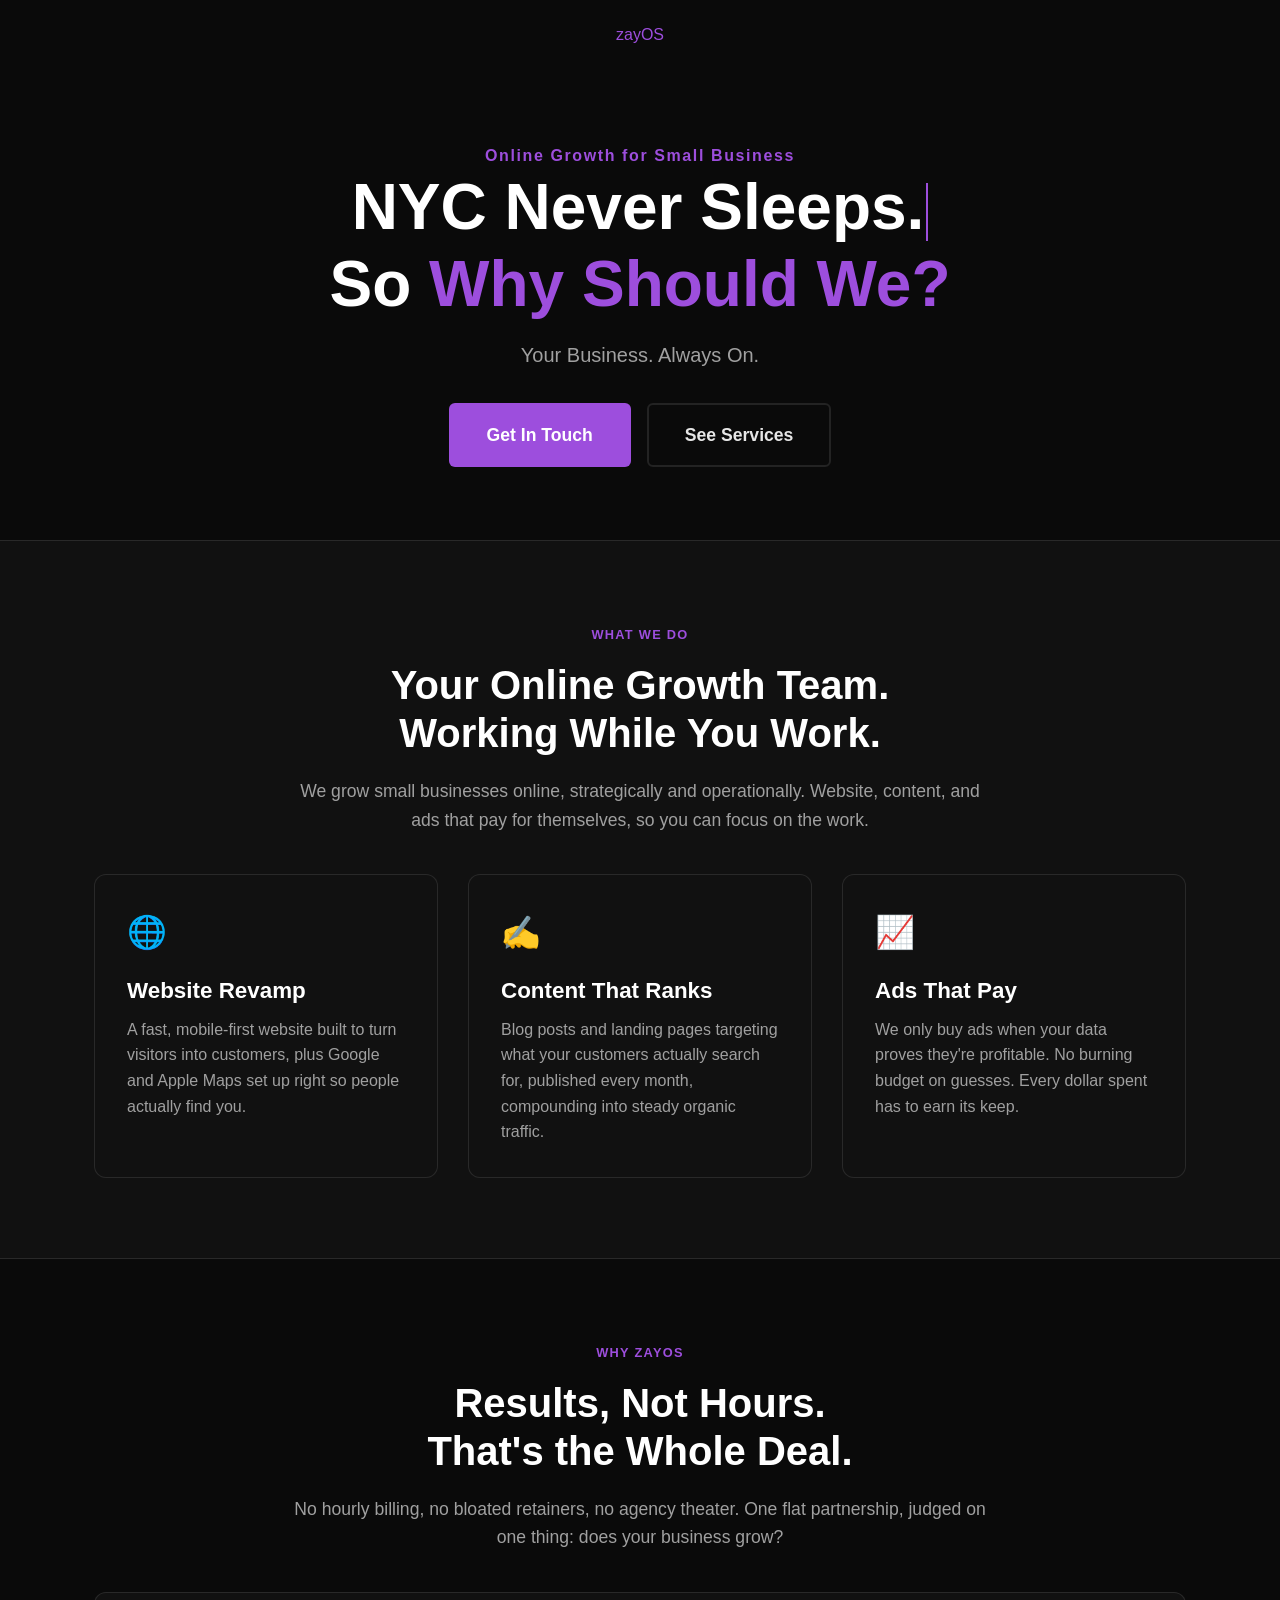
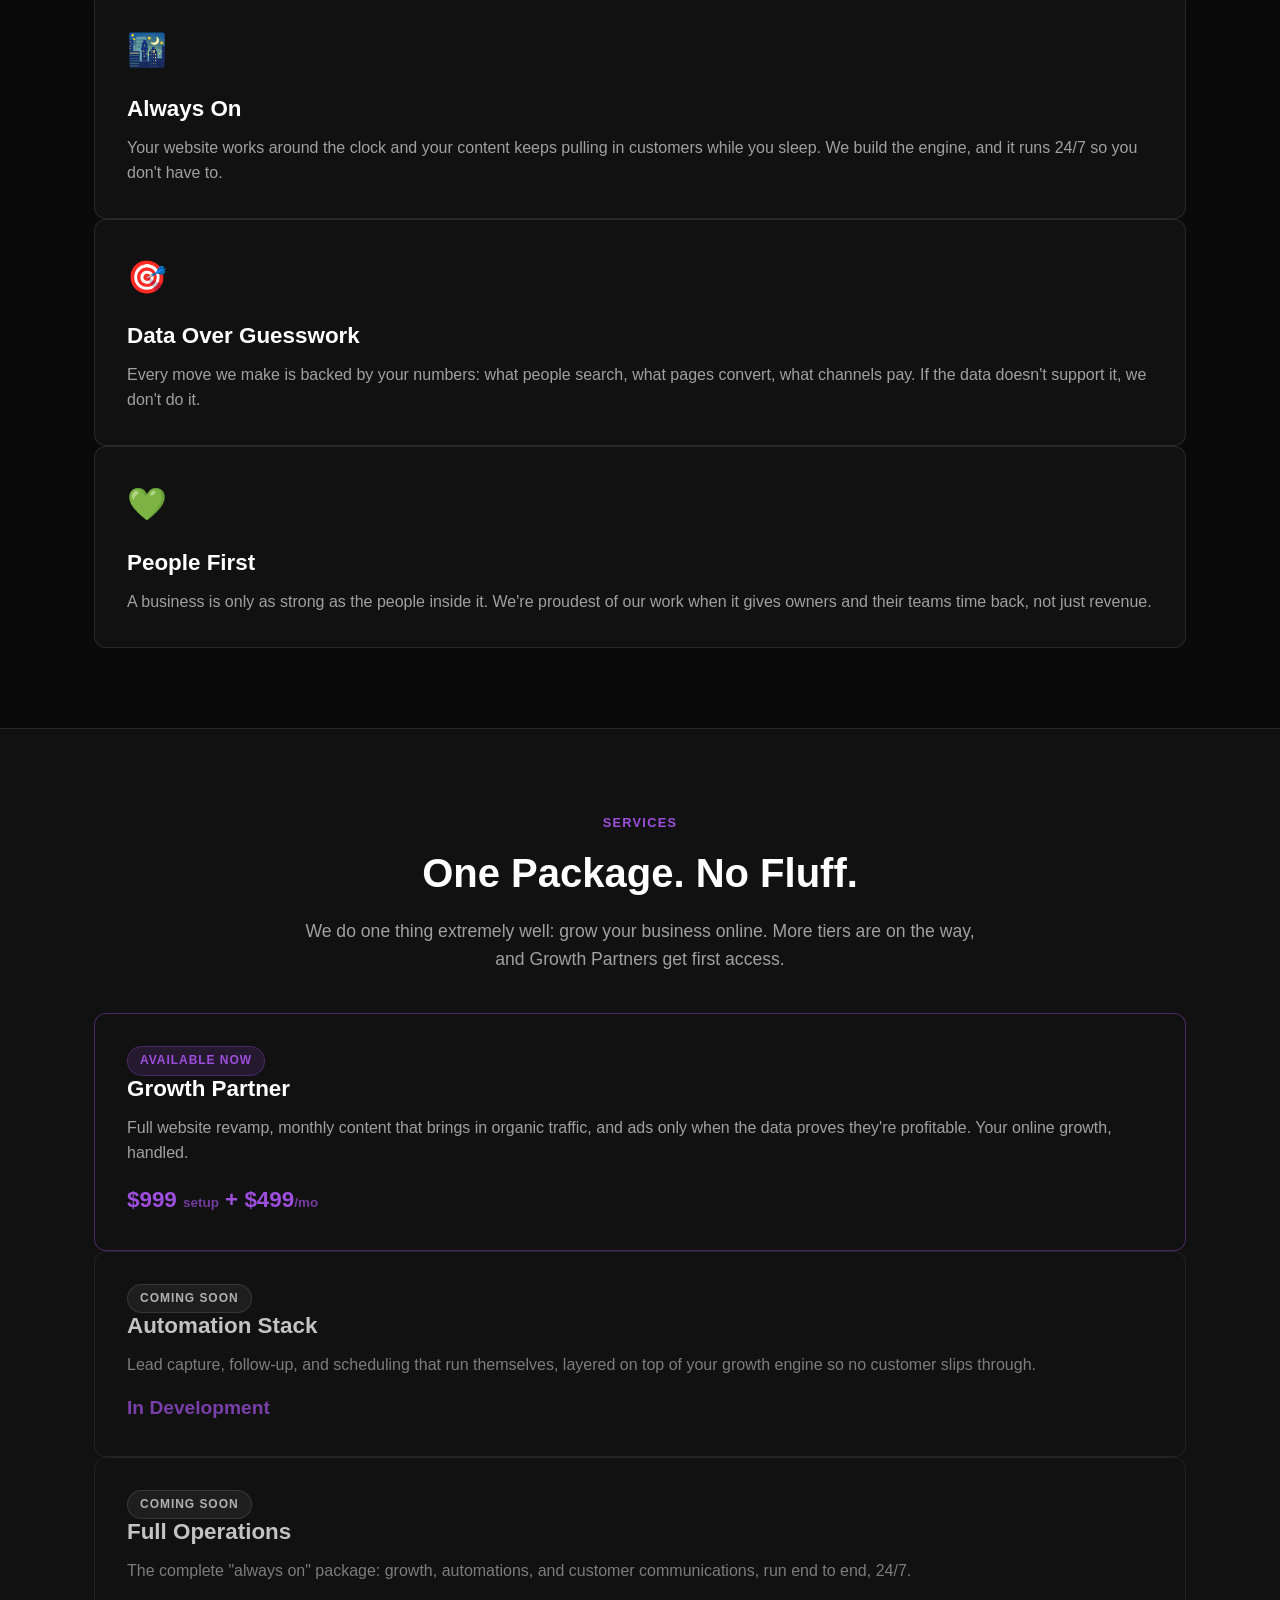
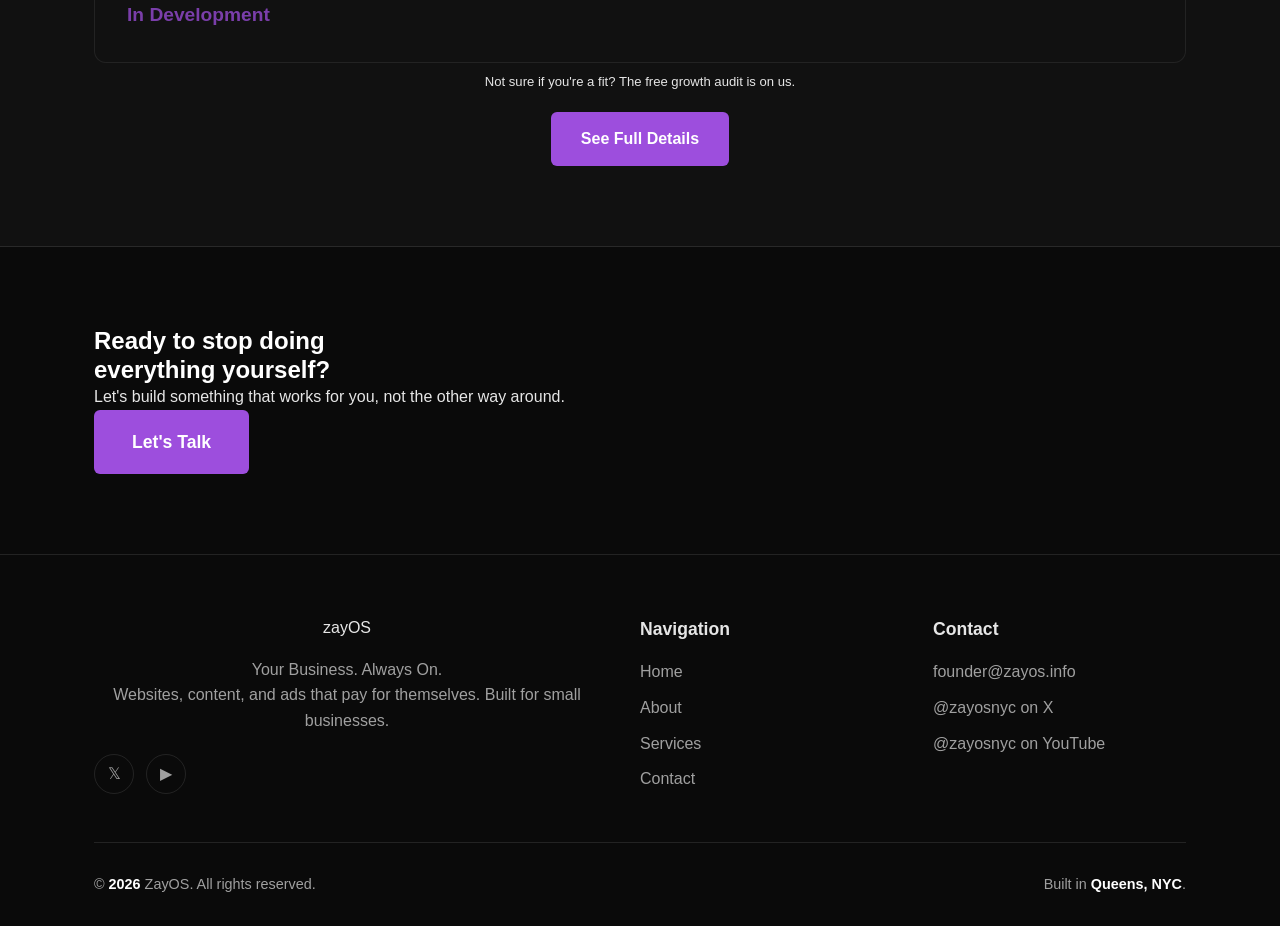
==== commit 3b19d19c: "Apply Justin's About revisions, add mission, switch email to founder@ - Lived-in states (not family " ====
--- a/index.html
+++ b/index.html
@@ -290,7 +290,7 @@
         <div>
           <p class="footer__col-title">Contact</p>
           <ul class="footer__links">
-            <li><a href="mailto:zayosnyc@gmail.com" class="footer__link">zayosnyc@gmail.com</a></li>
+            <li><a href="mailto:founder@zayos.info" class="footer__link">founder@zayos.info</a></li>
             <li><a href="https://x.com/zayosnyc" target="_blank" rel="noopener noreferrer" class="footer__link">@zayosnyc on X</a></li>
             <li><a href="https://youtube.com/@zayosnyc" target="_blank" rel="noopener noreferrer" class="footer__link">@zayosnyc on YouTube</a></li>
           </ul>
--- a/css/style.css
+++ b/css/style.css
@@ -386,6 +386,20 @@
 .cards-grid--constrained {
     max-width: 1000px;
     margin: 0 auto;
+}
+
+/* 2x2 grid on desktop, single column on mobile */
+.cards-grid--2col {
+  grid-template-columns: repeat(2, 1fr);
+  max-width: 860px;
+  margin-left: auto;
+  margin-right: auto;
+}
+
+@media (max-width: 700px) {
+  .cards-grid--2col {
+    grid-template-columns: 1fr;
+  }
 }
 
 .card {
